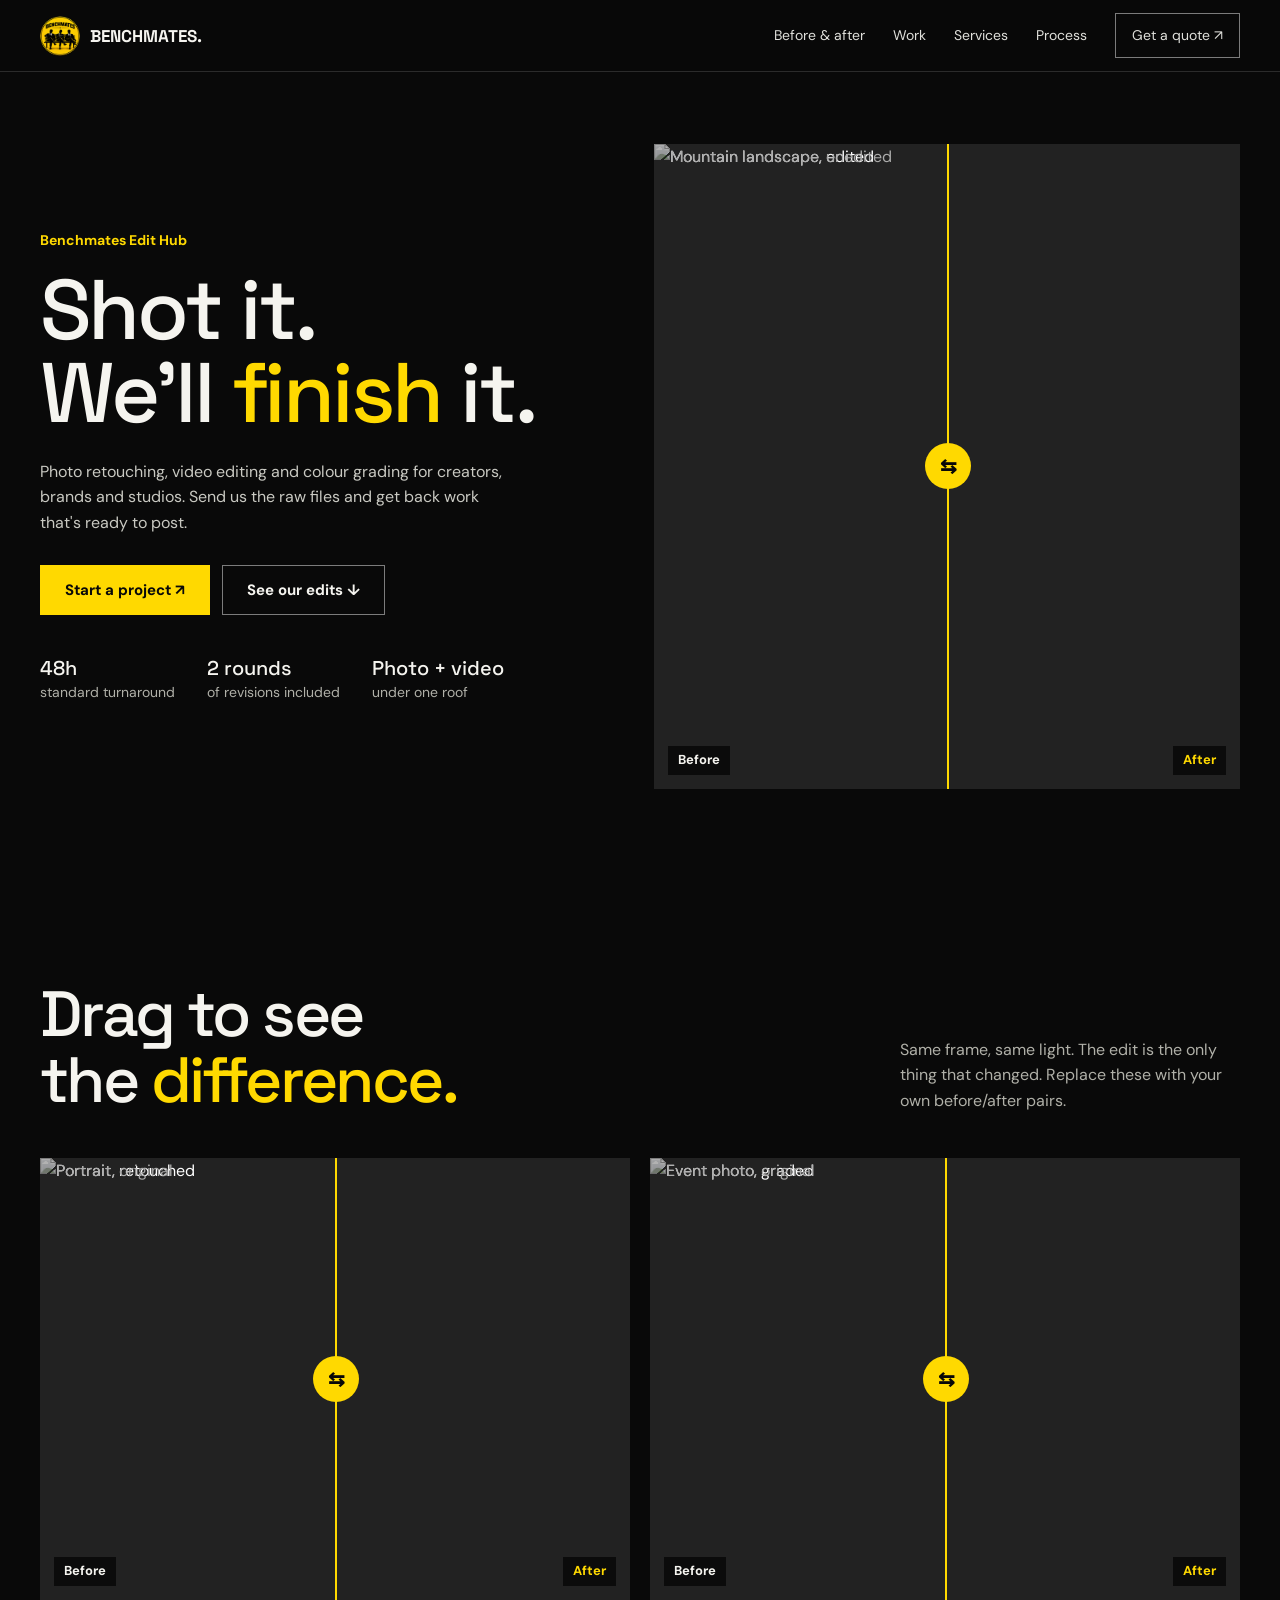
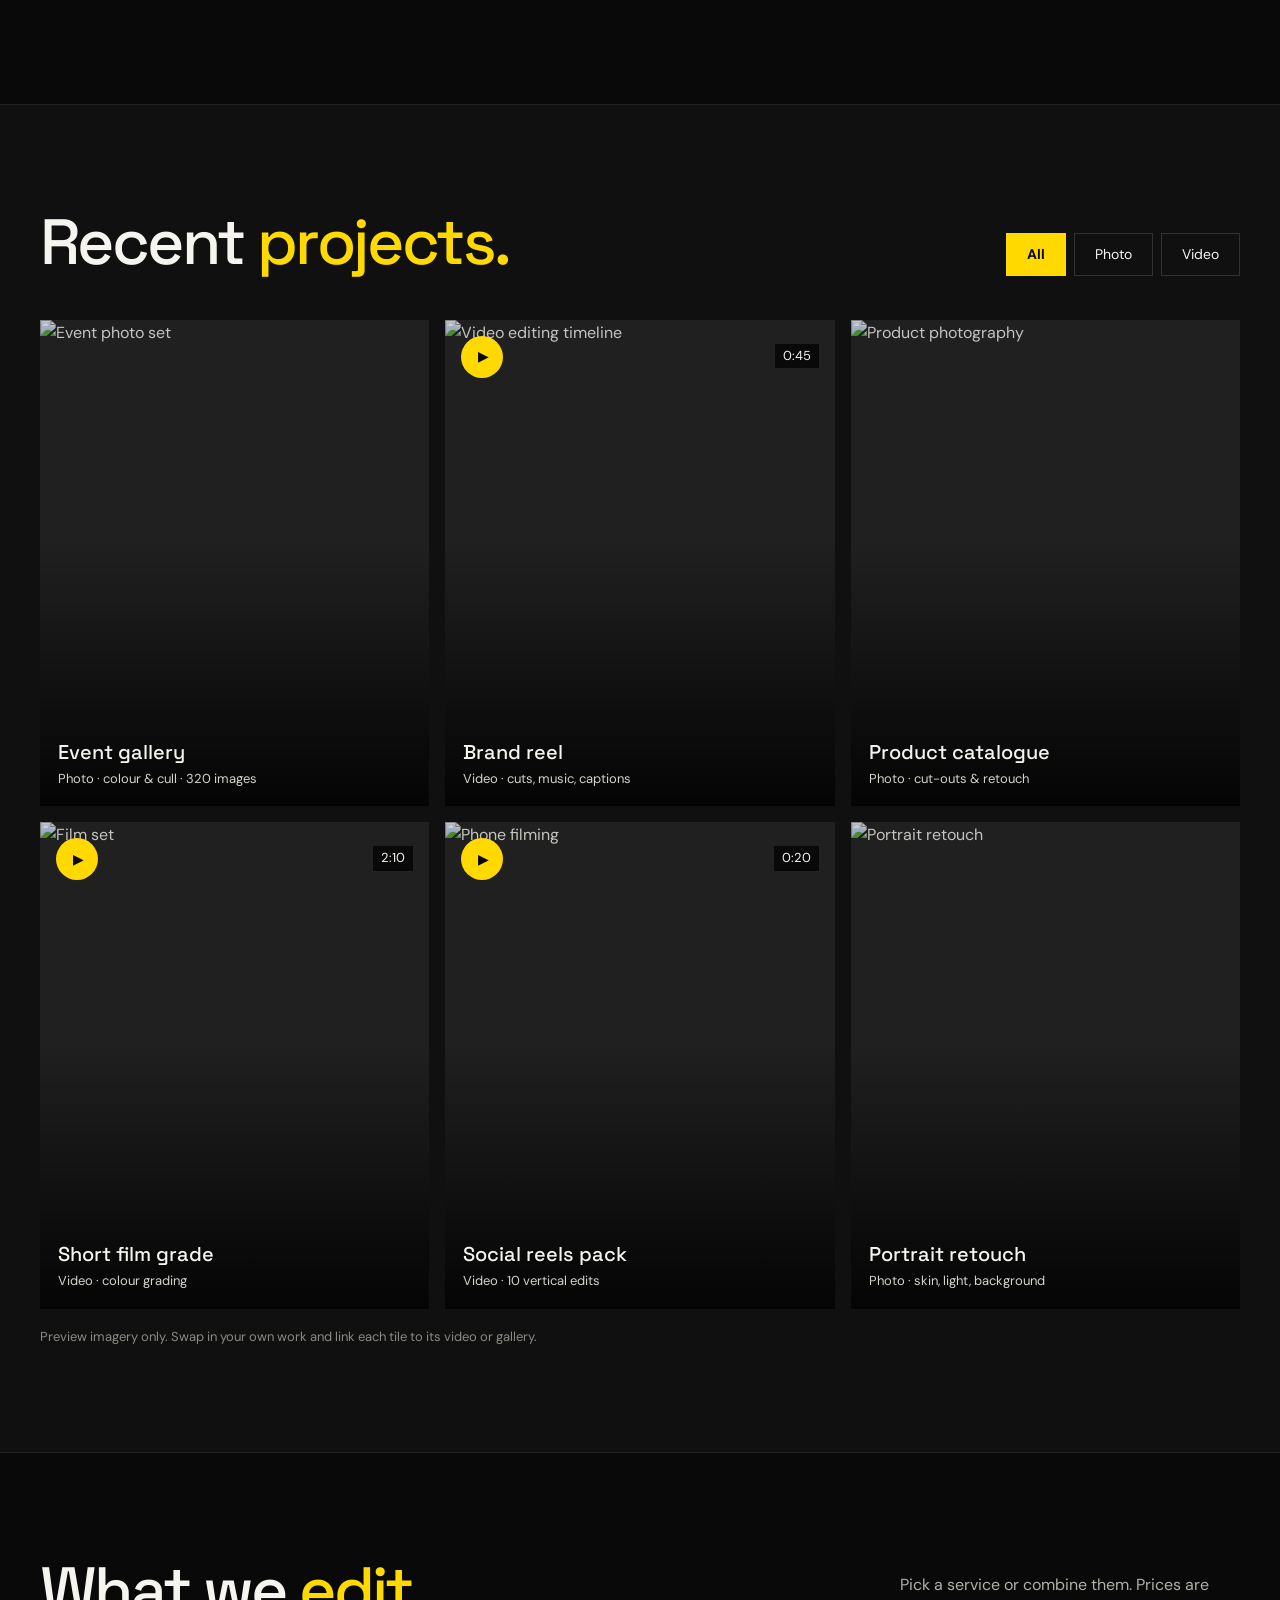
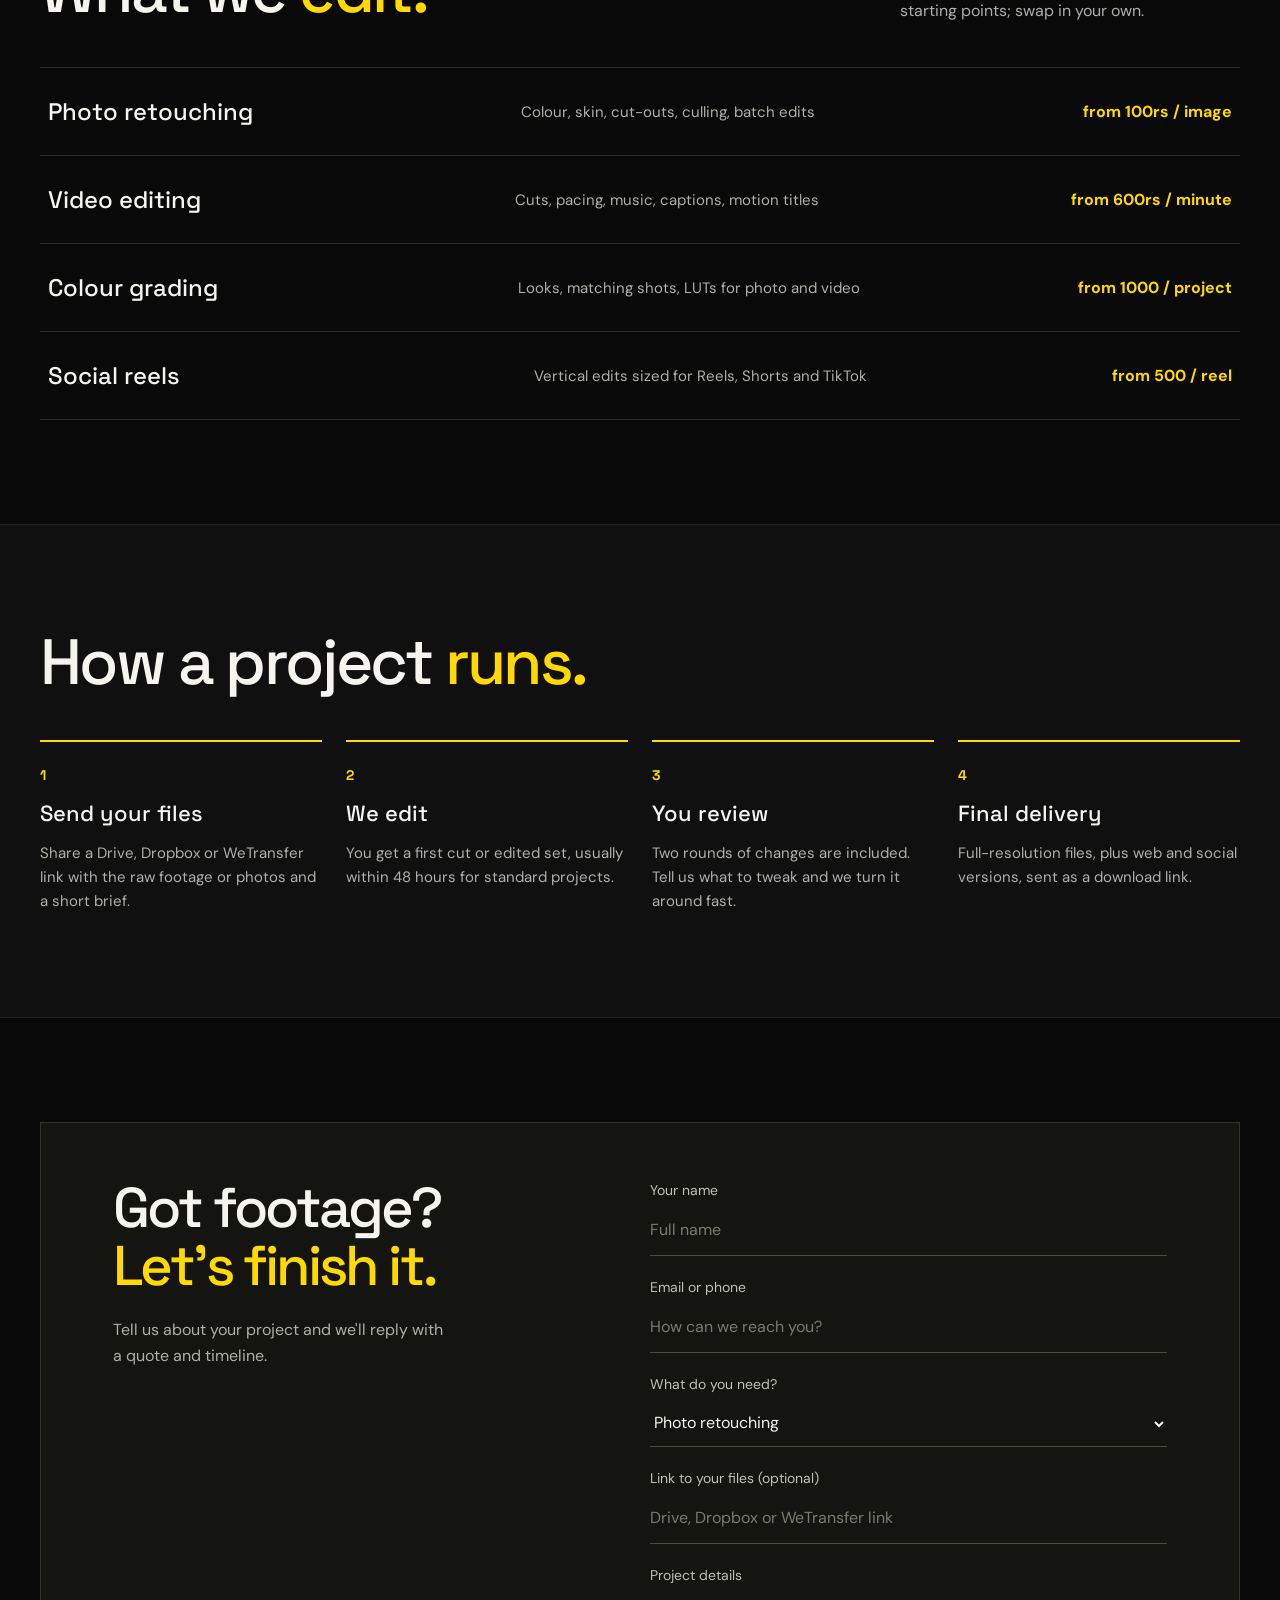
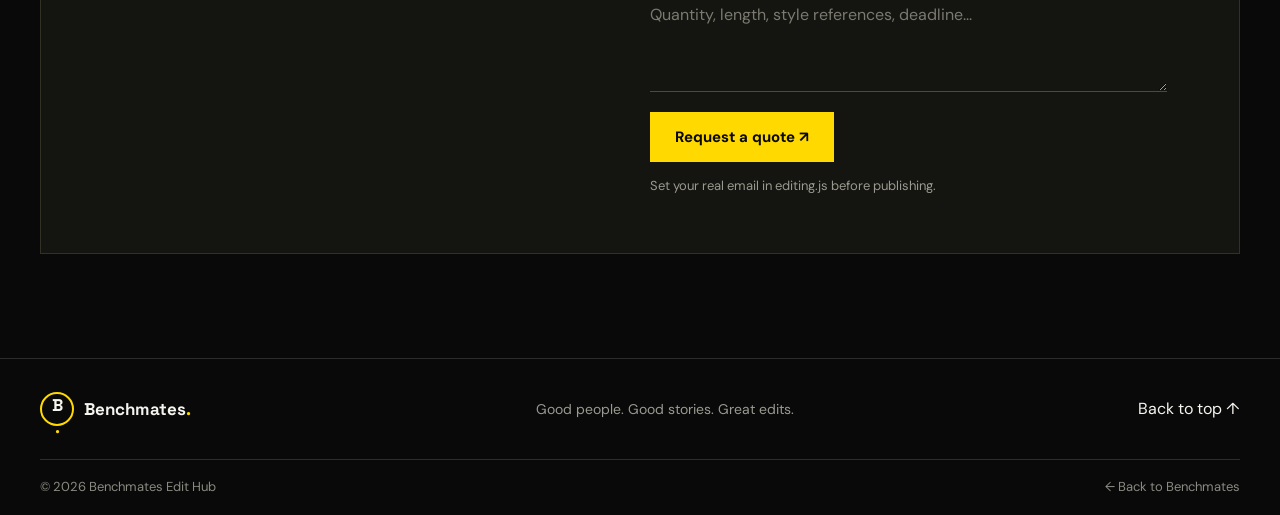
==== editing.html @ 66edbfcc "Update editing.html" ====
<!doctype html>
<html lang="en">
<head>
<meta charset="utf-8"><meta name="viewport" content="width=device-width,initial-scale=1">
<meta name="theme-color" content="#090909">
<meta name="description" content="Benchmates Edit Hub: photo retouching, video editing and colour grading for creators and brands.">
<title>Edit Hub | Benchmates</title>
<link rel="preconnect" href="https://fonts.googleapis.com">
<link href="https://fonts.googleapis.com/css2?family=DM+Sans:wght@400;500;700&family=Space+Grotesk:wght@500;700&display=swap" rel="stylesheet">
<link rel="stylesheet" href="editing.css"><script src="editing.js" defer></script>
</head>
<body>
<header class="header">
  <a class="brand" href="index.html"><span><img src="logo.jpeg" alt="Benchmates logo"></span><span>BENCHMATES<span class="yellow">.</span></a>
  <button class="menu" id="menu" aria-label="Open navigation" aria-expanded="false"><b></b><b></b></button>
  <nav id="nav"><a href="#before-after">Before &amp; after</a><a href="#work">Work</a><a href="#services">Services</a><a href="#process">Process</a><a class="cta" href="#book">Get a quote ↗</a></nav>
</header>
<main>
<section class="hero" id="top">
  <div class="hero-copy">
    <p class="tag">Benchmates Edit Hub</p>
    <h1>Shot it.<br>We'll <em>finish</em> it.</h1>
    <p class="lead">Photo retouching, video editing and colour grading for creators, brands and studios. Send us the raw files and get back work that's ready to post.</p>
    <div class="actions"><a class="btn solid" href="#book">Start a project ↗</a><a class="btn line" href="#work">See our edits ↓</a></div>
    <ul class="stats"><li><b>48h</b> standard turnaround</li><li><b>2 rounds</b> of revisions included</li><li><b>Photo + video</b> under one roof</li></ul>
  </div>
  <div class="ba hero-ba" data-ba>
    <img class="after" src="https://images.unsplash.com/photo-1506905925346-21bda4d32df4?auto=format&fit=crop&w=1400&q=85" alt="Mountain landscape, edited">
    <img class="before" src="https://images.unsplash.com/photo-1506905925346-21bda4d32df4?auto=format&fit=crop&w=1400&q=85" alt="Mountain landscape, unedited">
    <span class="lbl l-before">Before</span><span class="lbl l-after">After</span>
    <input type="range" min="0" max="100" value="50" aria-label="Drag to compare before and after">
    <div class="handle" aria-hidden="true"><span>⇆</span></div>
  </div>
</section>

<section class="section" id="before-after">
  <div class="head"><h2>Drag to see<br>the <em>difference.</em></h2><p class="muted">Same frame, same light. The edit is the only thing that changed. Replace these with your own before/after pairs.</p></div>
  <div class="ba-row">
    <div class="ba" data-ba><img class="after warm" src="https://images.unsplash.com/photo-1534528741775-53994a69daeb?auto=format&fit=crop&w=1000&q=85" alt="Portrait, retouched"><img class="before" src="https://images.unsplash.com/photo-1534528741775-53994a69daeb?auto=format&fit=crop&w=1000&q=85" alt="Portrait, original"><span class="lbl l-before">Before</span><span class="lbl l-after">After</span><input type="range" min="0" max="100" value="50" aria-label="Compare portrait edit"><div class="handle" aria-hidden="true"><span>⇆</span></div></div>
    <div class="ba" data-ba><img class="after cool" src="https://images.unsplash.com/photo-1519741497674-611481863552?auto=format&fit=crop&w=1000&q=85" alt="Event photo, graded"><img class="before" src="https://images.unsplash.com/photo-1519741497674-611481863552?auto=format&fit=crop&w=1000&q=85" alt="Event photo, original"><span class="lbl l-before">Before</span><span class="lbl l-after">After</span><input type="range" min="0" max="100" value="50" aria-label="Compare event edit"><div class="handle" aria-hidden="true"><span>⇆</span></div></div>
  </div>
</section>

<section class="section alt" id="work">
  <div class="head"><h2>Recent <em>projects.</em></h2>
    <div class="filters" role="group" aria-label="Filter projects"><button class="on" data-f="all">All</button><button data-f="photo">Photo</button><button data-f="video">Video</button></div></div>
  <div class="grid">
    <a class="tile" href="#book" data-type="photo" data-kind="Photo retouching"><img src="https://images.unsplash.com/photo-1492684223066-81342ee5ff30?auto=format&fit=crop&w=900&q=80" alt="Event photo set"><span class="info"><b>Event gallery</b><small>Photo · colour &amp; cull · 320 images</small></span></a>
    <a class="tile" href="#book" data-type="video" data-kind="Video editing"><img src="https://images.unsplash.com/photo-1536240478700-b869070f9279?auto=format&fit=crop&w=900&q=80" alt="Video editing timeline"><span class="play">▶</span><span class="dur">0:45</span><span class="info"><b>Brand reel</b><small>Video · cuts, music, captions</small></span></a>
    <a class="tile" href="#book" data-type="photo" data-kind="Photo retouching"><img src="https://images.unsplash.com/photo-1542291026-7eec264c27ff?auto=format&fit=crop&w=900&q=80" alt="Product photography"><span class="info"><b>Product catalogue</b><small>Photo · cut-outs &amp; retouch</small></span></a>
    <a class="tile" href="#book" data-type="video" data-kind="Colour grading"><img src="https://images.unsplash.com/photo-1574717024653-61fd2cf4d44d?auto=format&fit=crop&w=900&q=80" alt="Film set"><span class="play">▶</span><span class="dur">2:10</span><span class="info"><b>Short film grade</b><small>Video · colour grading</small></span></a>
    <a class="tile" href="#book" data-type="video" data-kind="Social reels"><img src="https://images.unsplash.com/photo-1611162617213-7d7a39e9b1d7?auto=format&fit=crop&w=900&q=80" alt="Phone filming"><span class="play">▶</span><span class="dur">0:20</span><span class="info"><b>Social reels pack</b><small>Video · 10 vertical edits</small></span></a>
    <a class="tile" href="#book" data-type="photo" data-kind="Photo retouching"><img src="https://images.unsplash.com/photo-1516035069371-29a1b244cc32?auto=format&fit=crop&w=900&q=80" alt="Portrait retouch"><span class="info"><b>Portrait retouch</b><small>Photo · skin, light, background</small></span></a>
  </div>
  <p class="note">Preview imagery only. Swap in your own work and link each tile to its video or gallery.</p>
</section>

<section class="section" id="services">
  <div class="head"><h2>What we <em>edit.</em></h2><p class="muted">Pick a service or combine them. Prices are starting points; swap in your own.</p></div>
  <div class="list">
    <a class="svc" href="#book" data-kind="Photo retouching"><strong>Photo retouching</strong><small>Colour, skin, cut-outs, culling, batch edits</small><em>from 100rs / image</em></a>
    <a class="svc" href="#book" data-kind="Video editing"><strong>Video editing</strong><small>Cuts, pacing, music, captions, motion titles</small><em>from 600rs / minute</em></a>
    <a class="svc" href="#book" data-kind="Colour grading"><strong>Colour grading</strong><small>Looks, matching shots, LUTs for photo and video</small><em>from 1000 / project</em></a>
    <a class="svc" href="#book" data-kind="Social reels"><strong>Social reels</strong><small>Vertical edits sized for Reels, Shorts and TikTok</small><em>from 500 / reel</em></a>
  </div>
</section>

<section class="section alt" id="process">
  <div class="head"><h2>How a project <em>runs.</em></h2></div>
  <ol class="steps">
    <li><span>1</span><h3>Send your files</h3><p>Share a Drive, Dropbox or WeTransfer link with the raw footage or photos and a short brief.</p></li>
    <li><span>2</span><h3>We edit</h3><p>You get a first cut or edited set, usually within 48 hours for standard projects.</p></li>
    <li><span>3</span><h3>You review</h3><p>Two rounds of changes are included. Tell us what to tweak and we turn it around fast.</p></li>
    <li><span>4</span><h3>Final delivery</h3><p>Full-resolution files, plus web and social versions, sent as a download link.</p></li>
  </ol>
</section>

<section class="section" id="book"><div class="panel">
  <div><h2>Got footage?<br><em>Let's finish it.</em></h2><p class="muted">Tell us about your project and we'll reply with a quote and timeline.</p></div>
  <form id="form">
    <label for="n">Your name</label><input id="n" name="name" placeholder="Full name" required>
    <label for="c">Email or phone</label><input id="c" name="contact" placeholder="How can we reach you?" required>
    <label for="s">What do you need?</label><select id="s" name="service"><option>Photo retouching</option><option>Video editing</option><option>Colour grading</option><option>Social reels</option><option>Photo + video bundle</option><option>Not sure yet</option></select>
    <label for="l">Link to your files (optional)</label><input id="l" name="link" type="url" placeholder="Drive, Dropbox or WeTransfer link">
    <label for="d">Project details</label><textarea id="d" name="details" rows="3" placeholder="Quantity, length, style references, deadline..."></textarea>
    <button class="btn solid" type="submit">Request a quote ↗</button>
    <p id="status" class="status" role="status">Set your real email in editing.js before publishing.</p>
  </form>
</div></section>
</main>
<footer><div class="ft"><a class="brand" href="#top"><span class="mark">B<i>.</i></span><span>Benchmates<i>.</i></span></a><p>Good people. Good stories. Great edits.</p><a href="#top">Back to top ↑</a></div><div class="fb"><span>© <span id="year"></span> Benchmates Edit Hub</span><a href="index.html">← Back to Benchmates</a></div></footer>
</body></html>
---- editing.css ----
:root{--bg:#090909;--alt:#101010;--y:#ffd900;--w:#f5f4ef;--m:#b0b0a8;--line:rgba(255,255,255,.14);--d:"Space Grotesk",sans-serif;--b:"DM Sans",sans-serif}
*{box-sizing:border-box}html{scroll-behavior:smooth;scroll-padding-top:80px}body{margin:0;background:var(--bg);color:var(--w);font:16px/1.6 var(--b);overflow-x:hidden}a{color:inherit;text-decoration:none}img{display:block;max-width:100%}button,input,select,textarea{font:inherit}::selection{background:var(--y);color:#080808}
:focus-visible{outline:2px solid var(--y);outline-offset:3px}
h1,h2,h3{font-family:var(--d);font-weight:500;margin:0}h1 em,h2 em{font-style:normal;color:var(--y)}
.header{position:sticky;top:0;z-index:20;height:72px;padding:0 max(24px,calc((100vw - 1200px)/2));display:flex;align-items:center;justify-content:space-between;background:#090909ee;backdrop-filter:blur(8px);border-bottom:1px solid var(--line)}
.brand{display:flex;align-items:center;gap:10px;font:700 17px var(--d)}.brand i{font-style:normal;color:var(--y)}.mark{width:34px;height:34px;border:2px solid var(--y);border-radius:50%;display:grid;place-items:center}
.brand img { width: 40px; height: 40px; border-radius: 50%; object-fit: cover; }
nav{display:flex;align-items:center;gap:28px;font-size:14px;color:#e0e0db}nav>a:hover{color:var(--y)}nav .cta{padding:10px 16px;border:1px solid #fff7;transition:.2s}nav .cta:hover{background:var(--y);color:#080808}.menu{display:none}
.hero{display:grid;grid-template-columns:1fr 1.05fr;gap:56px;align-items:center;padding:72px max(24px,calc((100vw - 1200px)/2)) 88px}
.tag{margin:0 0 18px;color:var(--y);font-weight:700;font-size:14px}h1{font-size:clamp(46px,6.6vw,92px);line-height:.98;letter-spacing:-3px}.lead{color:#c9c9c2;max-width:480px;margin:24px 0 30px}
.actions{display:flex;gap:12px;flex-wrap:wrap}.btn{display:inline-flex;align-items:center;justify-content:center;min-height:50px;padding:0 24px;font-weight:700;font-size:15px;border:1px solid transparent;cursor:pointer;transition:transform .2s,background .2s}.btn:hover{transform:translateY(-2px)}.solid{background:var(--y);color:#090909}.solid:hover{background:#ffeb55}.line{border-color:#fff7}.line:hover{border-color:var(--y);color:var(--y)}
.stats{list-style:none;padding:0;margin:40px 0 0;display:flex;gap:32px;flex-wrap:wrap;color:var(--m);font-size:14px}.stats b{display:block;color:var(--w);font:500 20px var(--d)}
.ba{position:relative;aspect-ratio:4/3;overflow:hidden;background:#222;--p:50%;user-select:none}.hero-ba{aspect-ratio:4/4.4}
.ba img{position:absolute;inset:0;width:100%;height:100%;object-fit:cover}
.ba .before{clip-path:inset(0 calc(100% - var(--p)) 0 0);filter:grayscale(.85) contrast(.7) brightness(.82)}
.ba .after{filter:saturate(1.35) contrast(1.12) brightness(1.04)}.ba .after.warm{filter:saturate(1.15) contrast(1.08) sepia(.25) brightness(1.1)}.ba .after.cool{filter:saturate(1.25) contrast(1.15) hue-rotate(-12deg) brightness(1.05)}
.ba input{position:absolute;inset:0;width:100%;height:100%;opacity:0;cursor:ew-resize;margin:0;z-index:3}
.handle{position:absolute;top:0;bottom:0;left:var(--p);width:2px;background:var(--y);z-index:2;pointer-events:none}.handle span{position:absolute;top:50%;left:50%;transform:translate(-50%,-50%);width:46px;height:46px;border-radius:50%;background:var(--y);color:#080808;display:grid;place-items:center;font-size:20px;font-weight:700}
.ba:has(input:focus-visible){outline:2px solid var(--y);outline-offset:3px}
.lbl{position:absolute;bottom:14px;z-index:2;padding:4px 10px;background:#000a;font-size:13px;font-weight:700}.l-before{left:14px}.l-after{right:14px;color:var(--y)}
.section{padding:104px max(24px,calc((100vw - 1200px)/2))}.alt{background:var(--alt);border-block:1px solid #222}
.head{display:flex;align-items:end;justify-content:space-between;gap:32px;margin-bottom:44px}h2{font-size:clamp(38px,5vw,64px);line-height:1.04;letter-spacing:-2.6px}.muted{color:var(--m);max-width:340px;margin:0}
.ba-row{display:grid;grid-template-columns:1fr 1fr;gap:20px}
.filters{display:flex;gap:8px}.filters button{padding:9px 20px;background:none;color:var(--w);border:1px solid var(--line);cursor:pointer;font-size:14px;transition:.2s}.filters button:hover{border-color:var(--y)}.filters .on{background:var(--y);color:#080808;border-color:var(--y);font-weight:700}
.grid{display:grid;grid-template-columns:repeat(3,1fr);gap:16px}.tile{position:relative;aspect-ratio:4/5;overflow:hidden;background:#202020}.tile[hidden]{display:none}
.tile img{width:100%;height:100%;object-fit:cover;filter:brightness(.8);transition:transform .6s,filter .3s}.tile:hover img{transform:scale(1.05);filter:brightness(1)}
.tile:after{content:"";position:absolute;inset:45% 0 0;background:linear-gradient(transparent,#000d)}
.info{position:absolute;left:18px;right:18px;bottom:16px;z-index:1}.info b{display:block;font:500 20px var(--d)}.info small{color:#d4d4cc;font-size:13px}
.play{position:absolute;top:16px;left:16px;z-index:1;width:42px;height:42px;border-radius:50%;background:var(--y);color:#080808;display:grid;place-items:center;font-size:14px;padding-left:2px}.dur{position:absolute;top:24px;right:16px;z-index:1;background:#000b;padding:2px 8px;font-size:13px}
.note{color:#8a8a82;font-size:13px;margin:18px 0 0}
.list{border-top:1px solid var(--line)}.svc{display:grid;grid-template-columns:1fr 1.2fr auto;align-items:center;gap:24px;padding:28px 8px;border-bottom:1px solid var(--line);transition:background .2s,padding .2s}.svc:hover{background:#14140f;padding-inline:18px}
.svc strong{font:500 24px var(--d)}.svc small{color:var(--m);font-size:15px}.svc em{font-style:normal;color:var(--y);font-weight:700;text-align:right}
.steps{list-style:none;margin:0;padding:0;display:grid;grid-template-columns:repeat(4,1fr);gap:24px}.steps li{border-top:2px solid var(--y);padding-top:20px}.steps span{color:var(--y);font:700 14px var(--d)}.steps h3{font-size:22px;margin:8px 0 10px}.steps p{color:var(--m);margin:0;font-size:15px}
.panel{background:#141410;border:1px solid #333126;padding:56px 6%;display:grid;grid-template-columns:.9fr 1fr;gap:72px}.panel h2{margin-bottom:22px;font-size:clamp(36px,4.4vw,56px)}
form{display:flex;flex-direction:column}label{font-size:14px;color:#c0c0b6;margin-bottom:6px}
input,select,textarea{width:100%;background:transparent;color:var(--w);border:0;border-bottom:1px solid #4a4a3f;border-radius:0;padding:10px 0 12px;margin-bottom:20px;font-size:16px}input:focus,select:focus,textarea:focus{outline:0;border-color:var(--y)}input::placeholder,textarea::placeholder{color:#7a7a70}option{background:#111}textarea{resize:vertical}form .btn{align-self:flex-start}.status{font-size:13px;color:#9a9a90;margin:14px 0 0}
footer{border-top:1px solid var(--line);padding:0 max(24px,calc((100vw - 1200px)/2))}.ft{min-height:100px;display:flex;align-items:center;justify-content:space-between;gap:20px}.ft p{margin:0;color:#9a9a92;font-size:14px}.fb{border-top:1px solid var(--line);min-height:56px;display:flex;align-items:center;justify-content:space-between;gap:16px;color:#8a8a82;font-size:13px}.ft a:hover,.fb a:hover{color:var(--y)}
@media(max-width:900px){.hero{grid-template-columns:1fr;gap:40px;padding-top:48px}.section{padding:80px 24px}.grid{grid-template-columns:1fr 1fr}.steps{grid-template-columns:1fr 1fr}.panel{grid-template-columns:1fr;gap:36px}.svc{grid-template-columns:1fr auto}.svc small{grid-column:1;grid-row:2}.svc em{grid-row:1/3;grid-column:2}}
@media(max-width:620px){.header{height:66px;padding-inline:18px}.menu{display:flex;flex-direction:column;gap:6px;background:none;border:1px solid #fff5;padding:11px;cursor:pointer}.menu b{width:18px;height:1px;background:var(--y);transition:transform .2s}.menu[aria-expanded=true] b:first-child{transform:translateY(3.5px) rotate(45deg)}.menu[aria-expanded=true] b:last-child{transform:translateY(-3.5px) rotate(-45deg)}
nav{position:absolute;top:65px;left:0;right:0;background:#090909;display:none;flex-direction:column;align-items:stretch;gap:0;padding:12px 20px 22px;border-bottom:1px solid var(--line)}nav.open{display:flex}nav>a{padding:14px 0;border-bottom:1px solid #ffffff12}nav .cta{text-align:center;margin-top:12px}
.hero{padding:36px 18px 64px}h1{letter-spacing:-2px}.section{padding:64px 18px}.head{display:block;margin-bottom:28px}.head .muted,.filters{margin-top:18px}h2{letter-spacing:-1.8px}.ba-row,.grid,.steps{grid-template-columns:1fr}.tile{aspect-ratio:4/3.4}.panel{padding:30px 20px}footer{padding-inline:18px}.ft{flex-wrap:wrap;padding:22px 0}.ft p{order:3;width:100%}.fb{flex-direction:column;align-items:flex-start;padding:16px 0}}
@media(prefers-reduced-motion:reduce){*{transition:none!important;scroll-behavior:auto!important}}
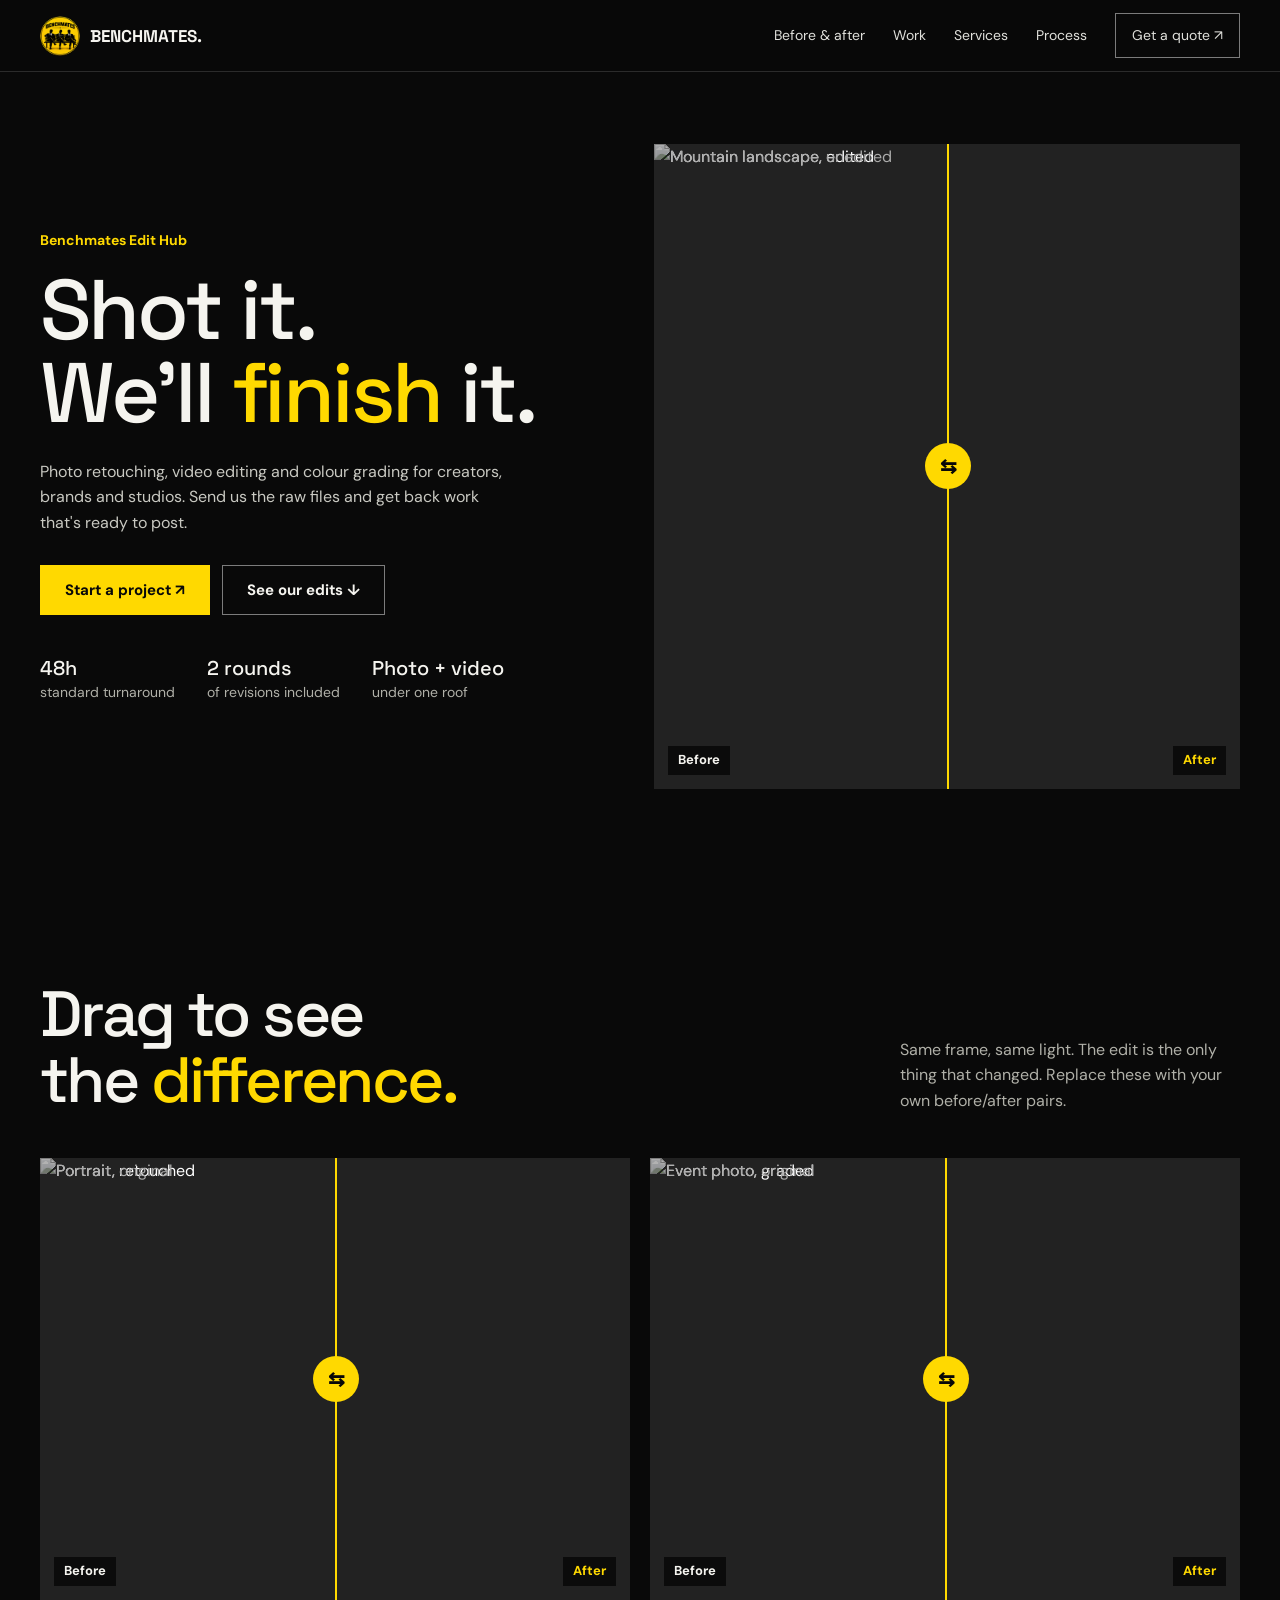
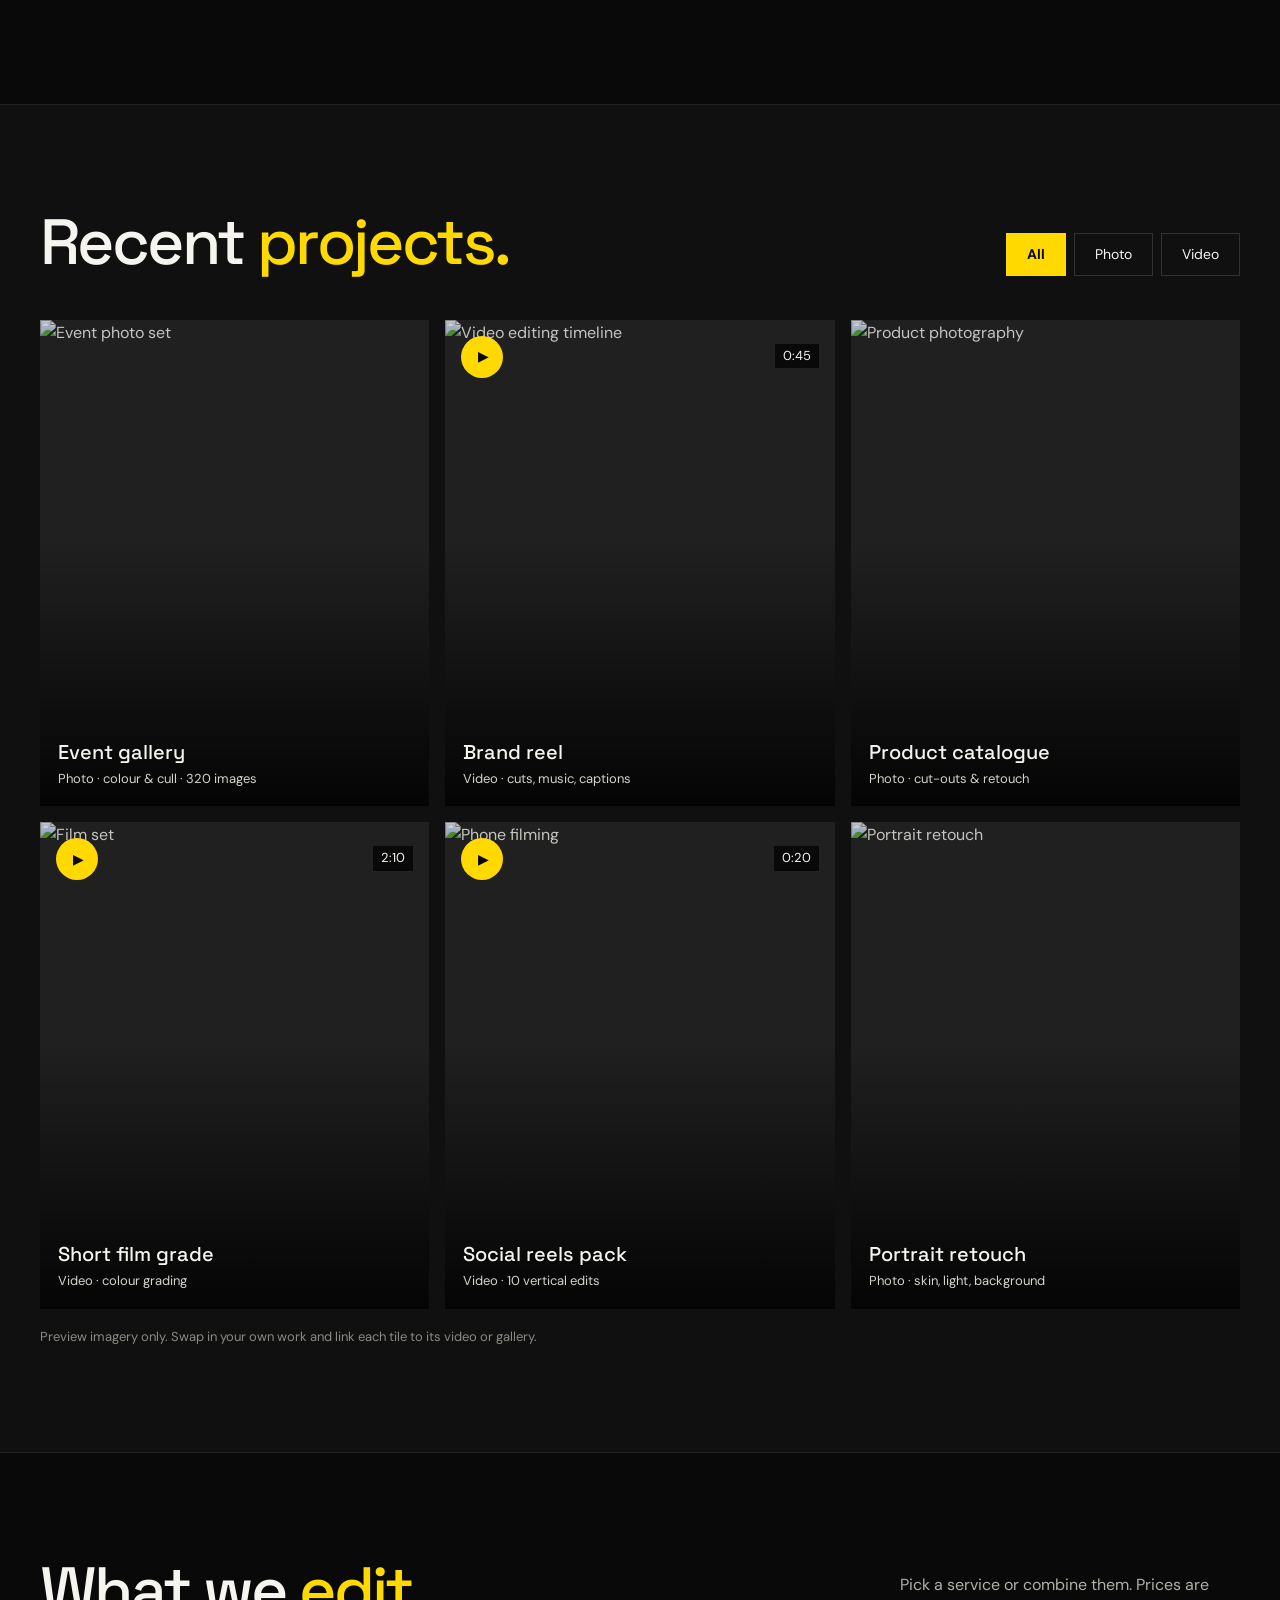
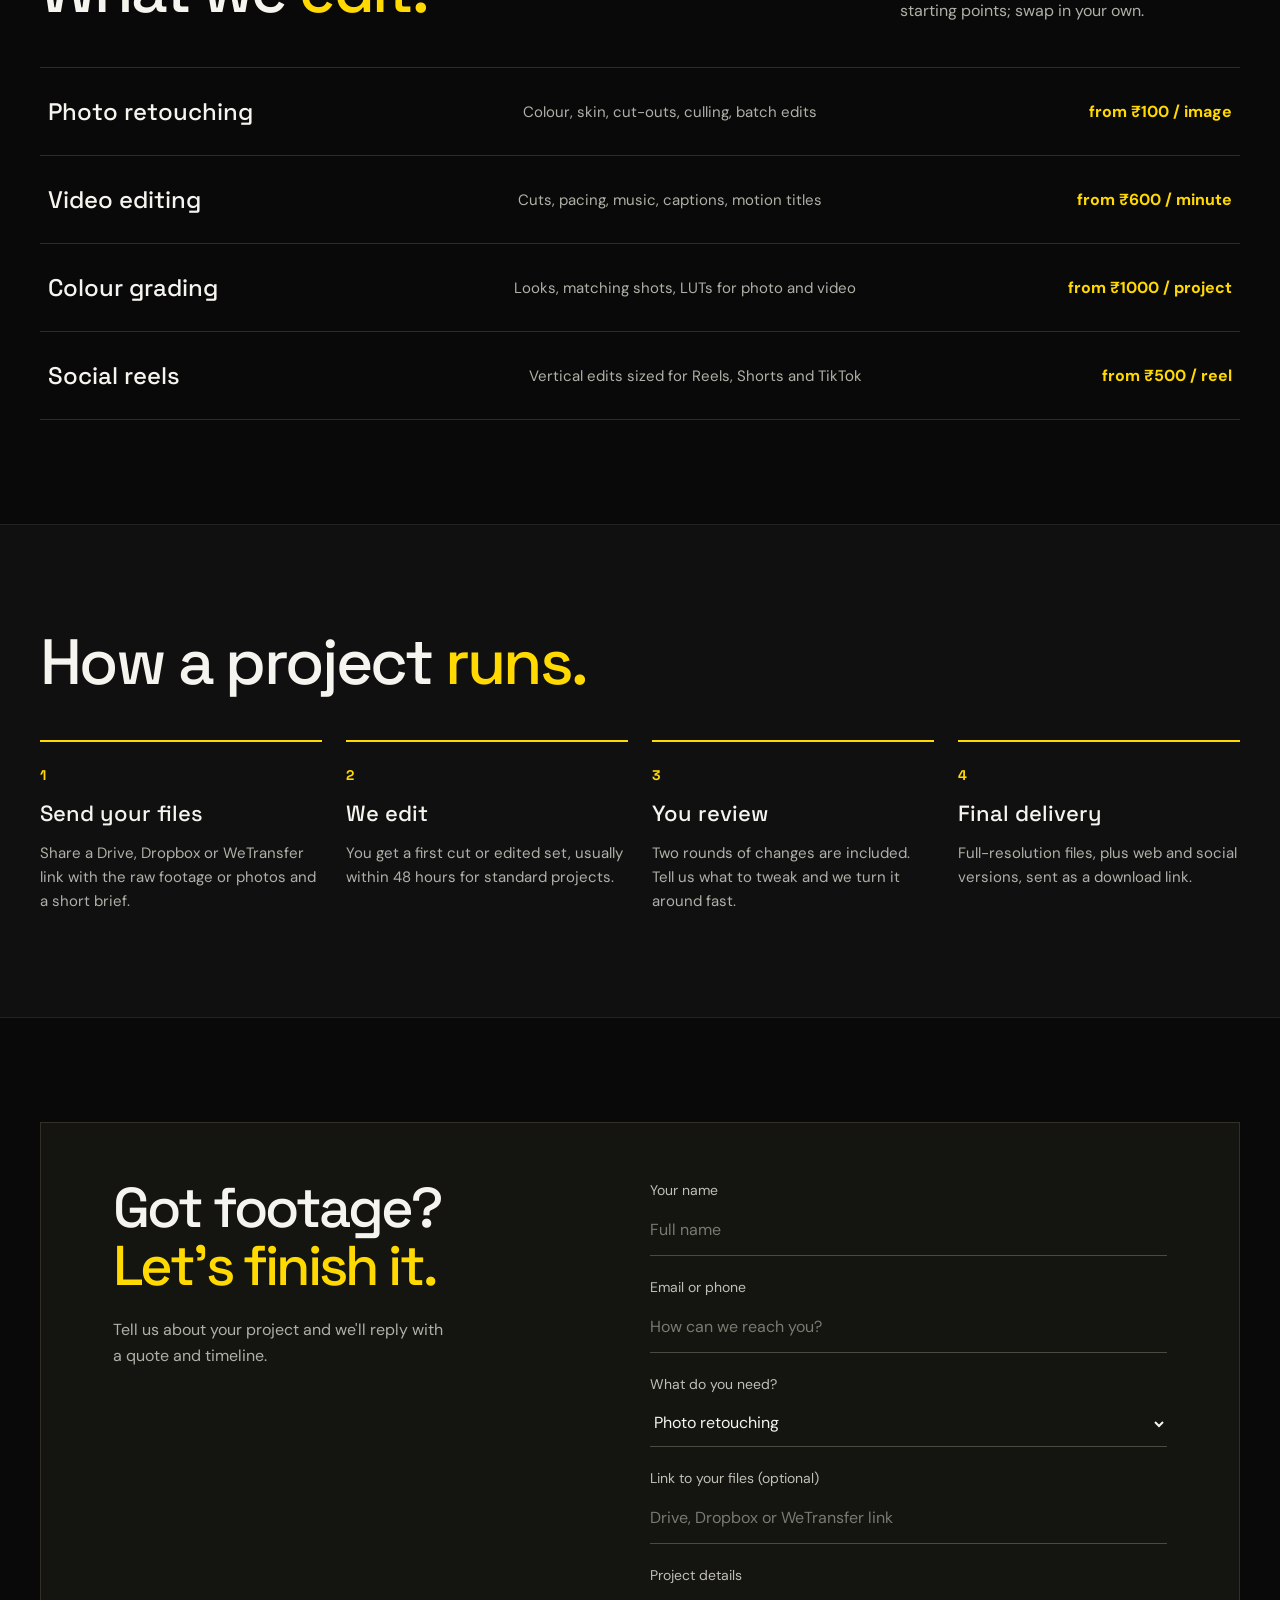
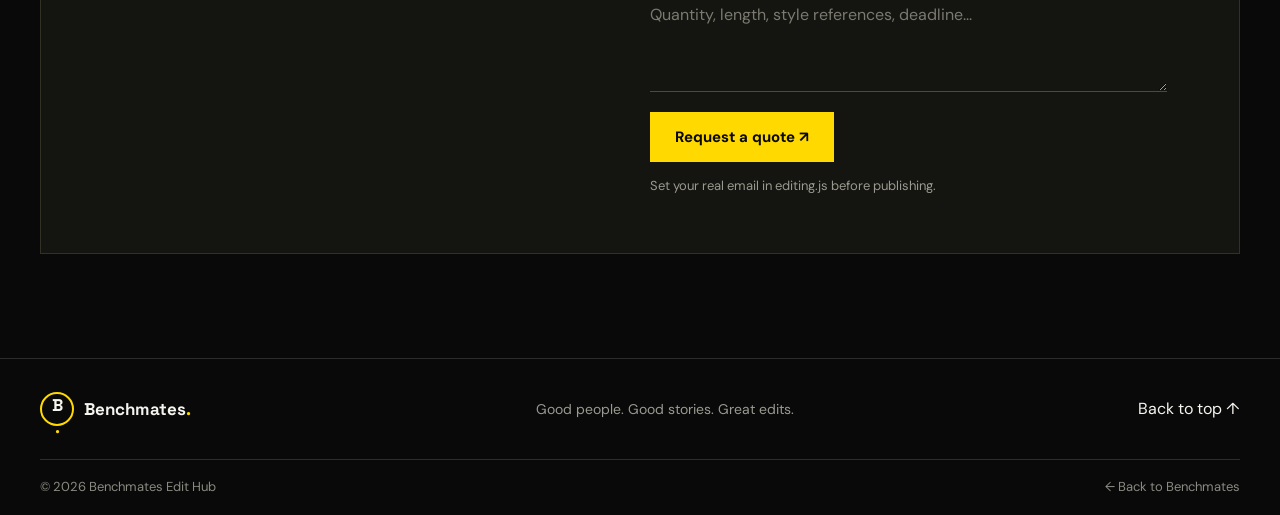
==== commit f21aefbe: "Update service pricing to use rupee symbol" ====
--- a/editing.html
+++ b/editing.html
@@ -58,10 +58,10 @@
 <section class="section" id="services">
   <div class="head"><h2>What we <em>edit.</em></h2><p class="muted">Pick a service or combine them. Prices are starting points; swap in your own.</p></div>
   <div class="list">
-    <a class="svc" href="#book" data-kind="Photo retouching"><strong>Photo retouching</strong><small>Colour, skin, cut-outs, culling, batch edits</small><em>from 100rs / image</em></a>
-    <a class="svc" href="#book" data-kind="Video editing"><strong>Video editing</strong><small>Cuts, pacing, music, captions, motion titles</small><em>from 600rs / minute</em></a>
-    <a class="svc" href="#book" data-kind="Colour grading"><strong>Colour grading</strong><small>Looks, matching shots, LUTs for photo and video</small><em>from 1000 / project</em></a>
-    <a class="svc" href="#book" data-kind="Social reels"><strong>Social reels</strong><small>Vertical edits sized for Reels, Shorts and TikTok</small><em>from 500 / reel</em></a>
+    <a class="svc" href="#book" data-kind="Photo retouching"><strong>Photo retouching</strong><small>Colour, skin, cut-outs, culling, batch edits</small><em>from ₹100 / image</em></a>
+    <a class="svc" href="#book" data-kind="Video editing"><strong>Video editing</strong><small>Cuts, pacing, music, captions, motion titles</small><em>from ₹600 / minute</em></a>
+    <a class="svc" href="#book" data-kind="Colour grading"><strong>Colour grading</strong><small>Looks, matching shots, LUTs for photo and video</small><em>from ₹1000 / project</em></a>
+    <a class="svc" href="#book" data-kind="Social reels"><strong>Social reels</strong><small>Vertical edits sized for Reels, Shorts and TikTok</small><em>from ₹500 / reel</em></a>
   </div>
 </section>
 
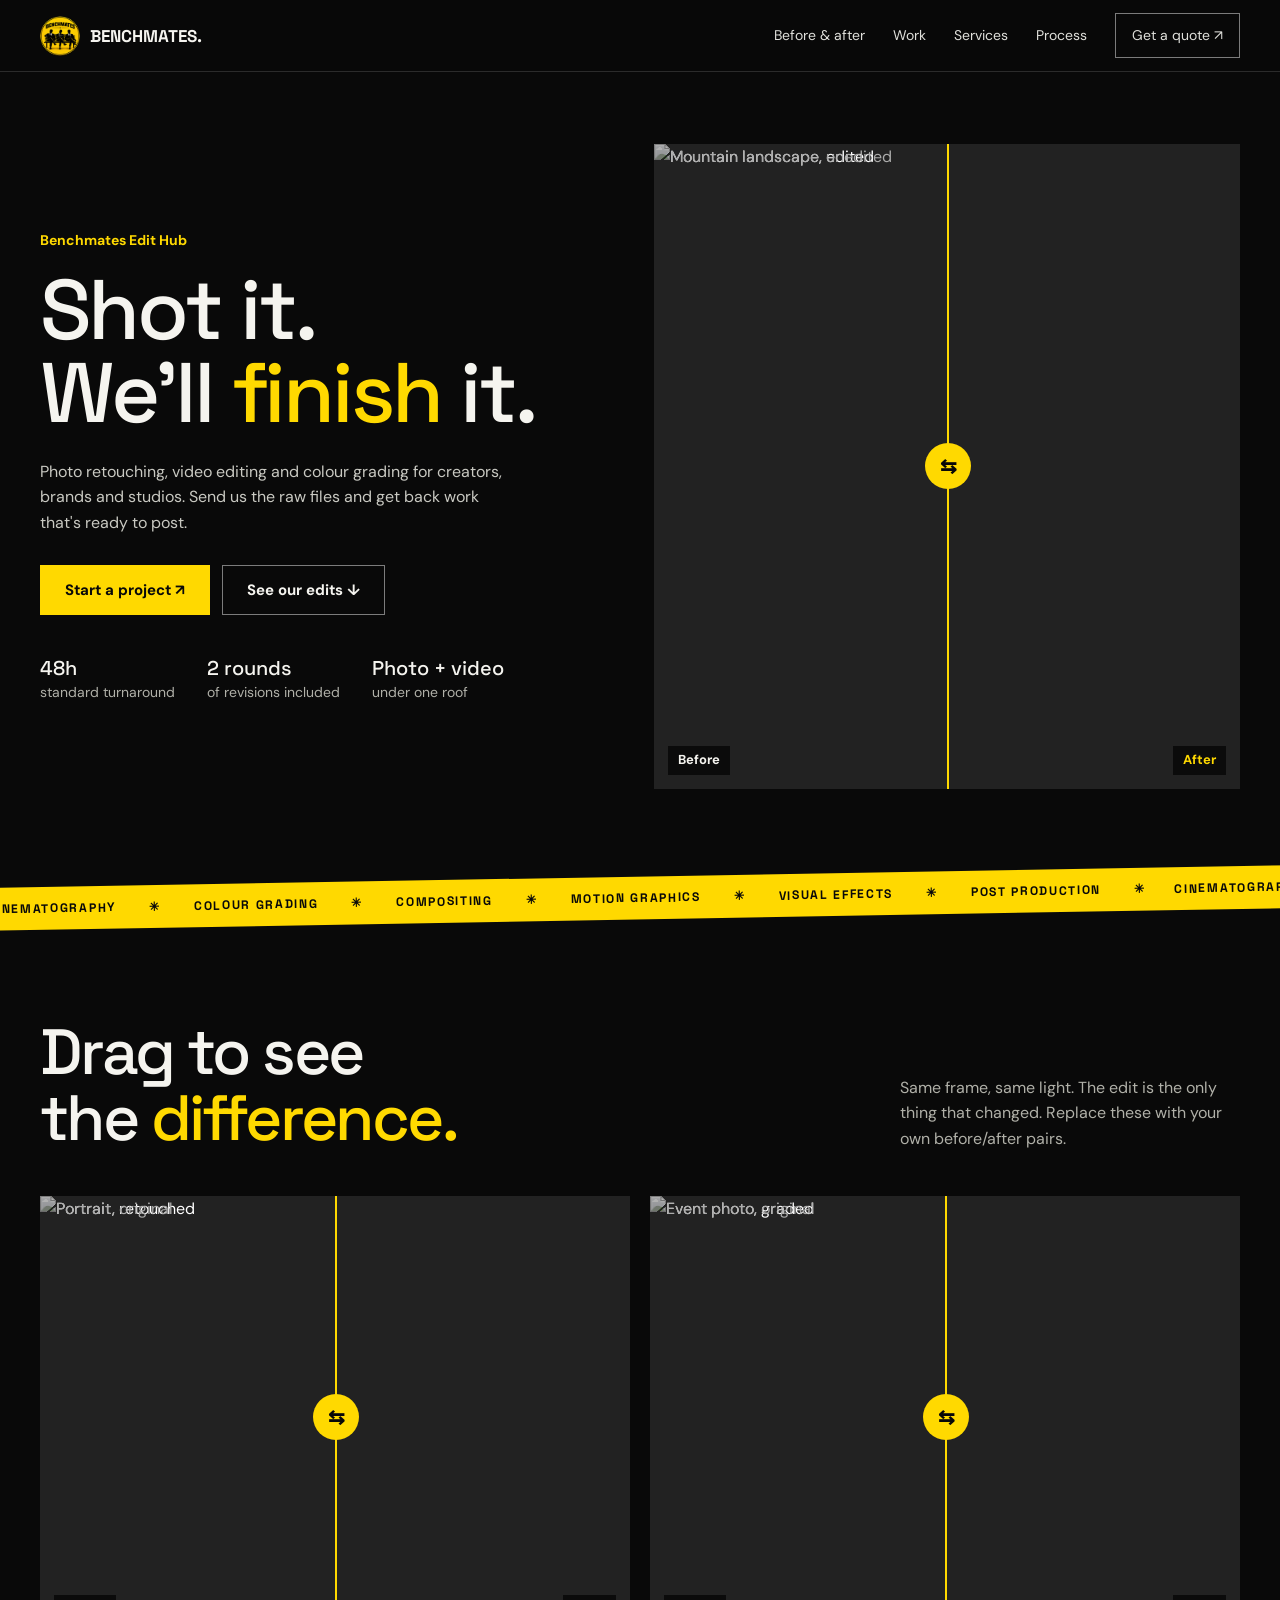
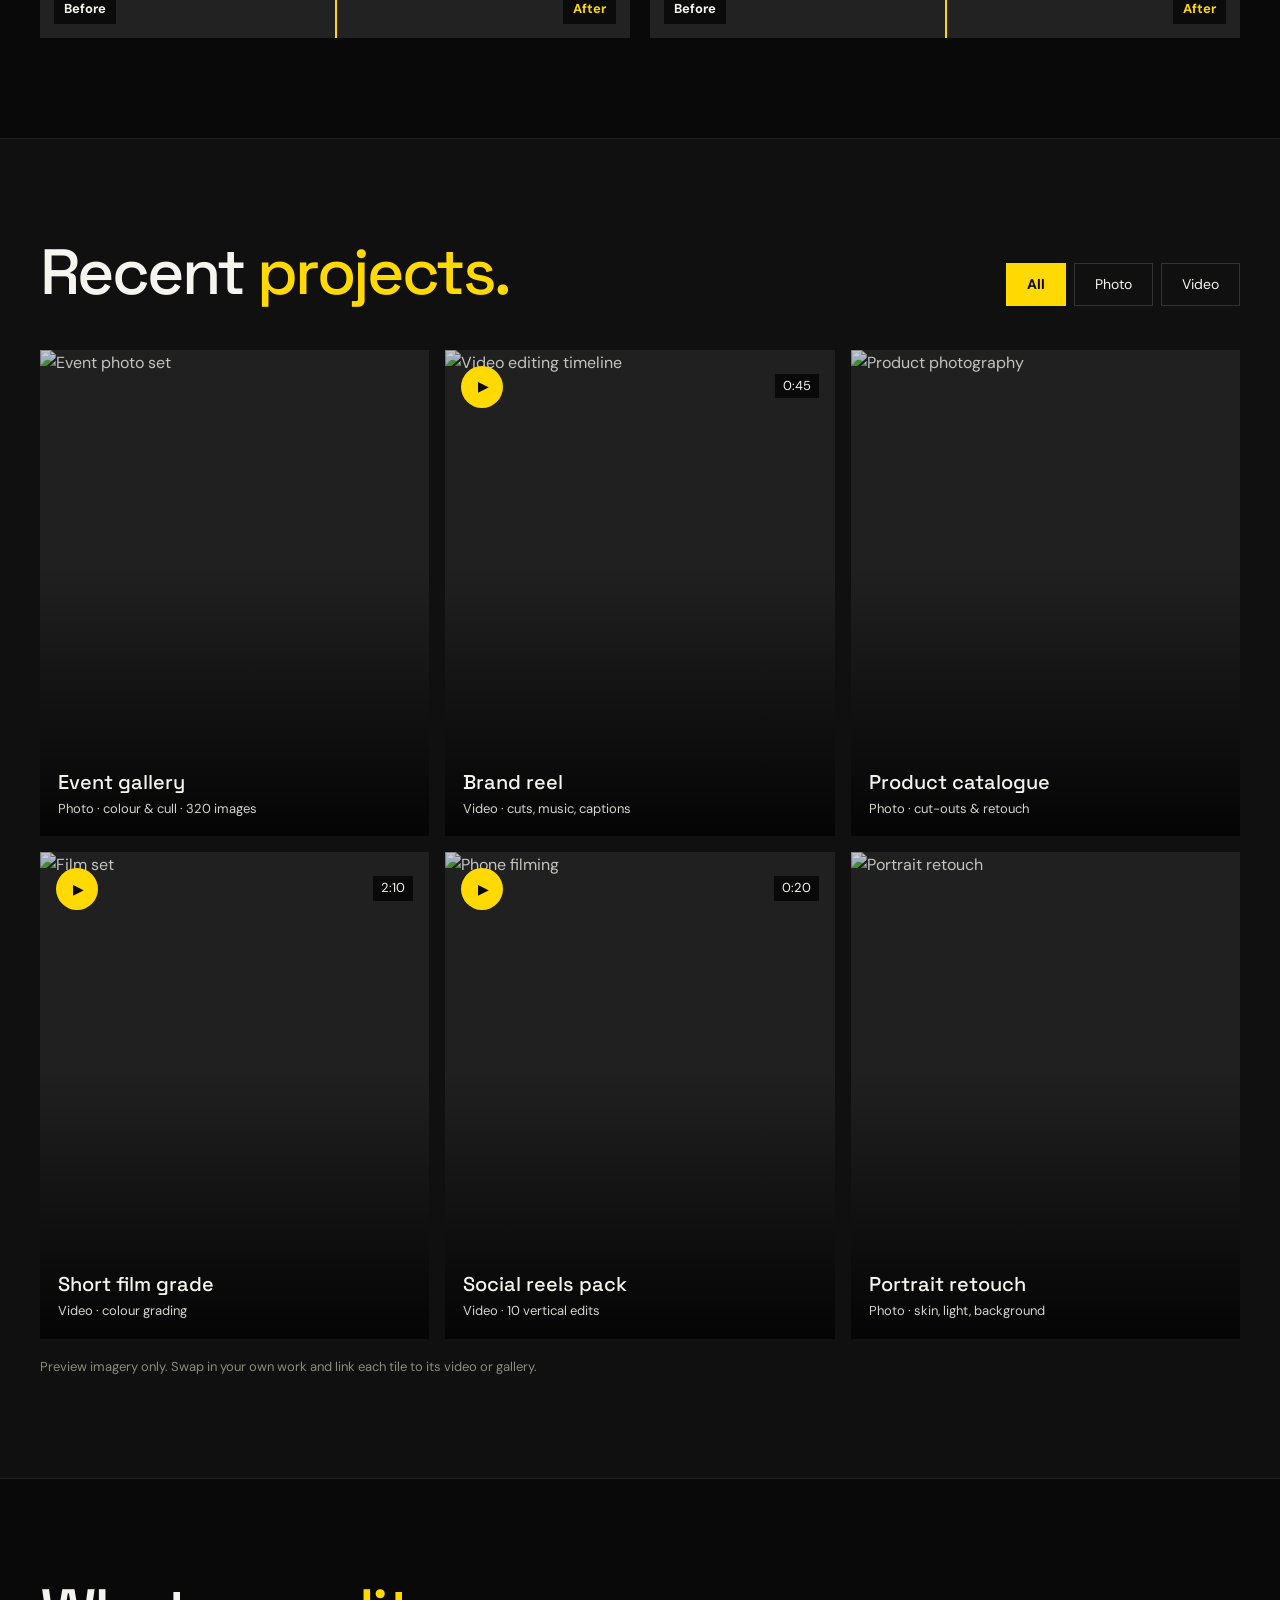
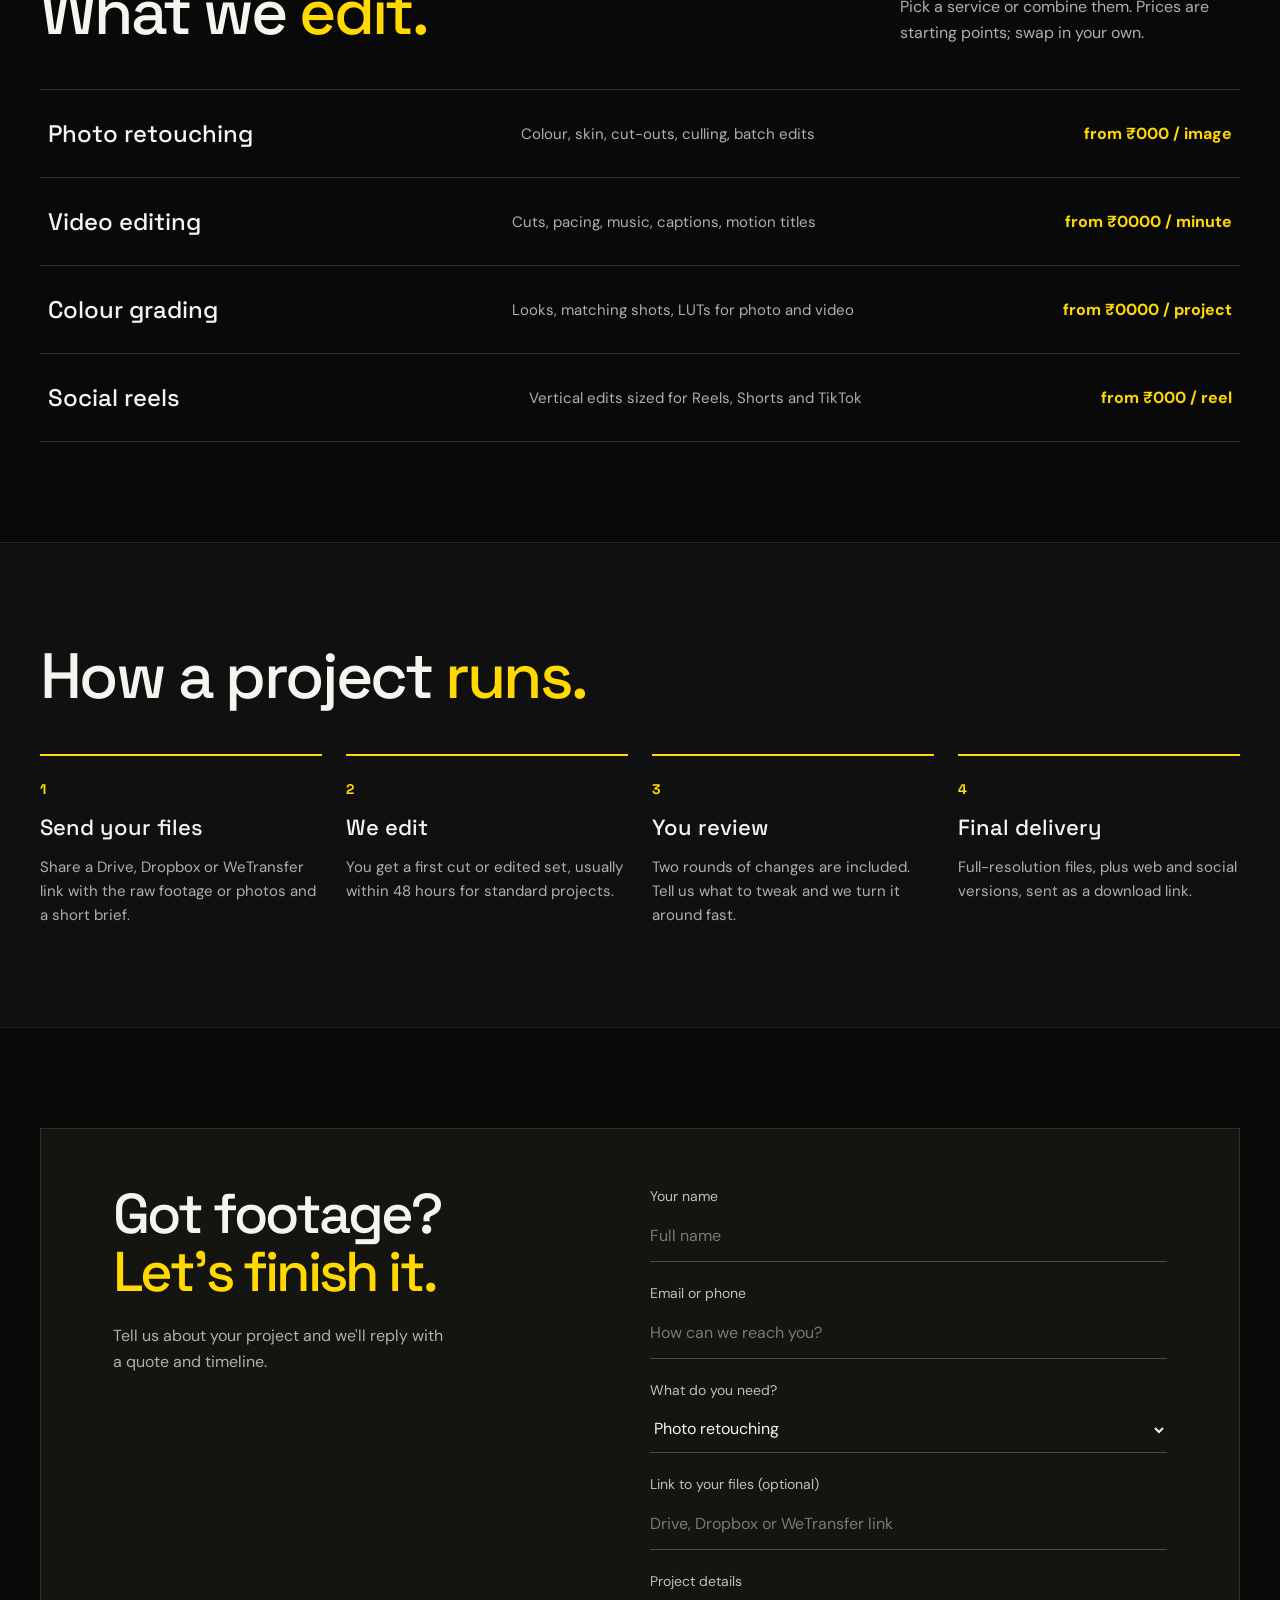
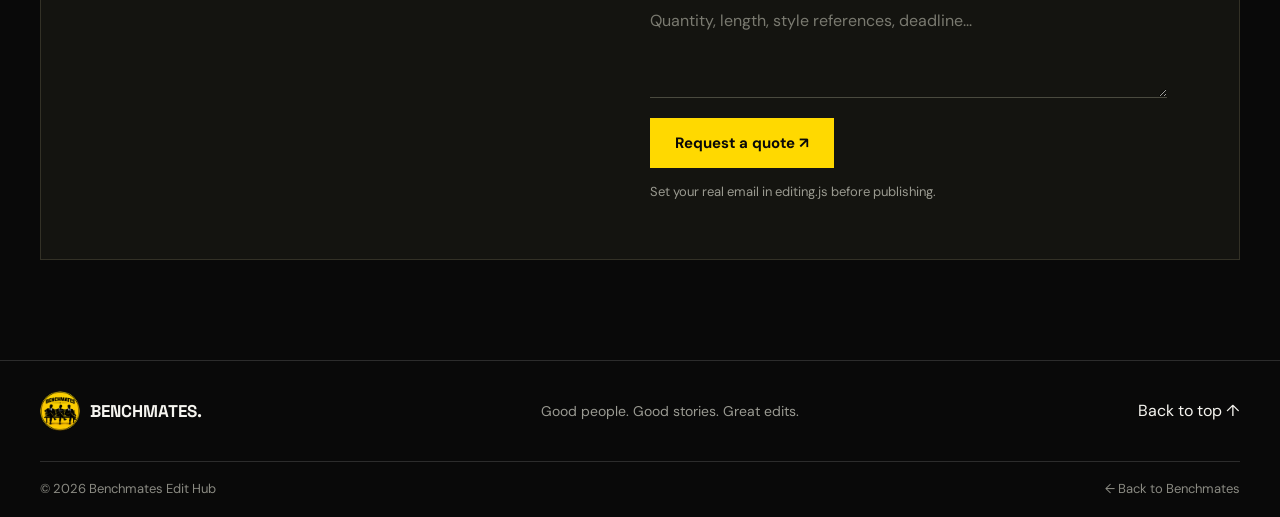
==== commit b56053ee: "Add files via upload" ====
--- a/editing.html
+++ b/editing.html
@@ -3,8 +3,8 @@
 <head>
 <meta charset="utf-8"><meta name="viewport" content="width=device-width,initial-scale=1">
 <meta name="theme-color" content="#090909">
-<meta name="description" content="Benchmates Edit Hub: photo retouching, video editing and colour grading for creators and brands.">
-<title>Edit Hub | Benchmates</title>
+<meta name="description" content="Benchmates Editing Studio: photo retouching, video editing and colour grading for creators and brands.">
+<title>Editing Studio | Benchmates</title>
 <link rel="preconnect" href="https://fonts.googleapis.com">
 <link href="https://fonts.googleapis.com/css2?family=DM+Sans:wght@400;500;700&family=Space+Grotesk:wght@500;700&display=swap" rel="stylesheet">
 <link rel="stylesheet" href="editing.css"><script src="editing.js" defer></script>
@@ -32,7 +32,7 @@
     <div class="handle" aria-hidden="true"><span>⇆</span></div>
   </div>
 </section>
-
+<section class="ticker" aria-label="Our disciplines"><div>CINEMATOGRAPHY <i>✳</i> COLOUR GRADING <i>✳</i> COMPOSITING <i>✳</i> MOTION GRAPHICS <i>✳</i> VISUAL EFFECTS <i>✳</i> POST PRODUCTION <i>✳</i>CINEMATOGRAPHY <i>✳</i> COLOUR GRADING <i>✳</i> COMPOSITING <i>✳</i> MOTION GRAPHICS <i>✳</i> VISUAL EFFECTS <i>✳</i> POST PRODUCTION <i>✳</i></div></section>
 <section class="section" id="before-after">
   <div class="head"><h2>Drag to see<br>the <em>difference.</em></h2><p class="muted">Same frame, same light. The edit is the only thing that changed. Replace these with your own before/after pairs.</p></div>
   <div class="ba-row">
@@ -58,10 +58,10 @@
 <section class="section" id="services">
   <div class="head"><h2>What we <em>edit.</em></h2><p class="muted">Pick a service or combine them. Prices are starting points; swap in your own.</p></div>
   <div class="list">
-    <a class="svc" href="#book" data-kind="Photo retouching"><strong>Photo retouching</strong><small>Colour, skin, cut-outs, culling, batch edits</small><em>from ₹100 / image</em></a>
-    <a class="svc" href="#book" data-kind="Video editing"><strong>Video editing</strong><small>Cuts, pacing, music, captions, motion titles</small><em>from ₹600 / minute</em></a>
-    <a class="svc" href="#book" data-kind="Colour grading"><strong>Colour grading</strong><small>Looks, matching shots, LUTs for photo and video</small><em>from ₹1000 / project</em></a>
-    <a class="svc" href="#book" data-kind="Social reels"><strong>Social reels</strong><small>Vertical edits sized for Reels, Shorts and TikTok</small><em>from ₹500 / reel</em></a>
+    <a class="svc" href="#book" data-kind="Photo retouching"><strong>Photo retouching</strong><small>Colour, skin, cut-outs, culling, batch edits</small><em>from ₹000 / image</em></a>
+    <a class="svc" href="#book" data-kind="Video editing"><strong>Video editing</strong><small>Cuts, pacing, music, captions, motion titles</small><em>from ₹0000 / minute</em></a>
+    <a class="svc" href="#book" data-kind="Colour grading"><strong>Colour grading</strong><small>Looks, matching shots, LUTs for photo and video</small><em>from ₹0000 / project</em></a>
+    <a class="svc" href="#book" data-kind="Social reels"><strong>Social reels</strong><small>Vertical edits sized for Reels, Shorts and TikTok</small><em>from ₹000 / reel</em></a>
   </div>
 </section>
 
@@ -88,5 +88,5 @@
   </form>
 </div></section>
 </main>
-<footer><div class="ft"><a class="brand" href="#top"><span class="mark">B<i>.</i></span><span>Benchmates<i>.</i></span></a><p>Good people. Good stories. Great edits.</p><a href="#top">Back to top ↑</a></div><div class="fb"><span>© <span id="year"></span> Benchmates Edit Hub</span><a href="index.html">← Back to Benchmates</a></div></footer>
+<footer><div class="ft"><a class="brand" href="#top"><span><img src="logo.jpeg" alt="Benchmates logo"></span><span>BENCHMATES<span class="yellow">.</span></a><p>Good people. Good stories. Great edits.</p><a href="#top">Back to top ↑</a></div><div class="fb"><span>© <span id="year"></span> Benchmates Edit Hub</span><a href="index.html">← Back to Benchmates</a></div></footer>
 </body></html>
--- a/editing.css
+++ b/editing.css
@@ -25,6 +25,9 @@
 .grid{display:grid;grid-template-columns:repeat(3,1fr);gap:16px}.tile{position:relative;aspect-ratio:4/5;overflow:hidden;background:#202020}.tile[hidden]{display:none}
 .tile img{width:100%;height:100%;object-fit:cover;filter:brightness(.8);transition:transform .6s,filter .3s}.tile:hover img{transform:scale(1.05);filter:brightness(1)}
 .tile:after{content:"";position:absolute;inset:45% 0 0;background:linear-gradient(transparent,#000d)}
+.ticker{overflow:hidden;background:var(--y);color:#090909;padding:13px 0; transform: rotate(-1deg) scale(1.02); white-space:nowrap;font:700 12px var(--d);letter-spacing:1.5px}
+ .ticker div{min-width:max-content;animation:scroll 32s linear infinite}
+ .ticker i{font-style:normal;padding:0 28px}@keyframes scroll{to{transform:translateX(-30%)}}.section{padding:100px max(24px,calc((100vw - 1200px)/2))}
 .info{position:absolute;left:18px;right:18px;bottom:16px;z-index:1}.info b{display:block;font:500 20px var(--d)}.info small{color:#d4d4cc;font-size:13px}
 .play{position:absolute;top:16px;left:16px;z-index:1;width:42px;height:42px;border-radius:50%;background:var(--y);color:#080808;display:grid;place-items:center;font-size:14px;padding-left:2px}.dur{position:absolute;top:24px;right:16px;z-index:1;background:#000b;padding:2px 8px;font-size:13px}
 .note{color:#8a8a82;font-size:13px;margin:18px 0 0}
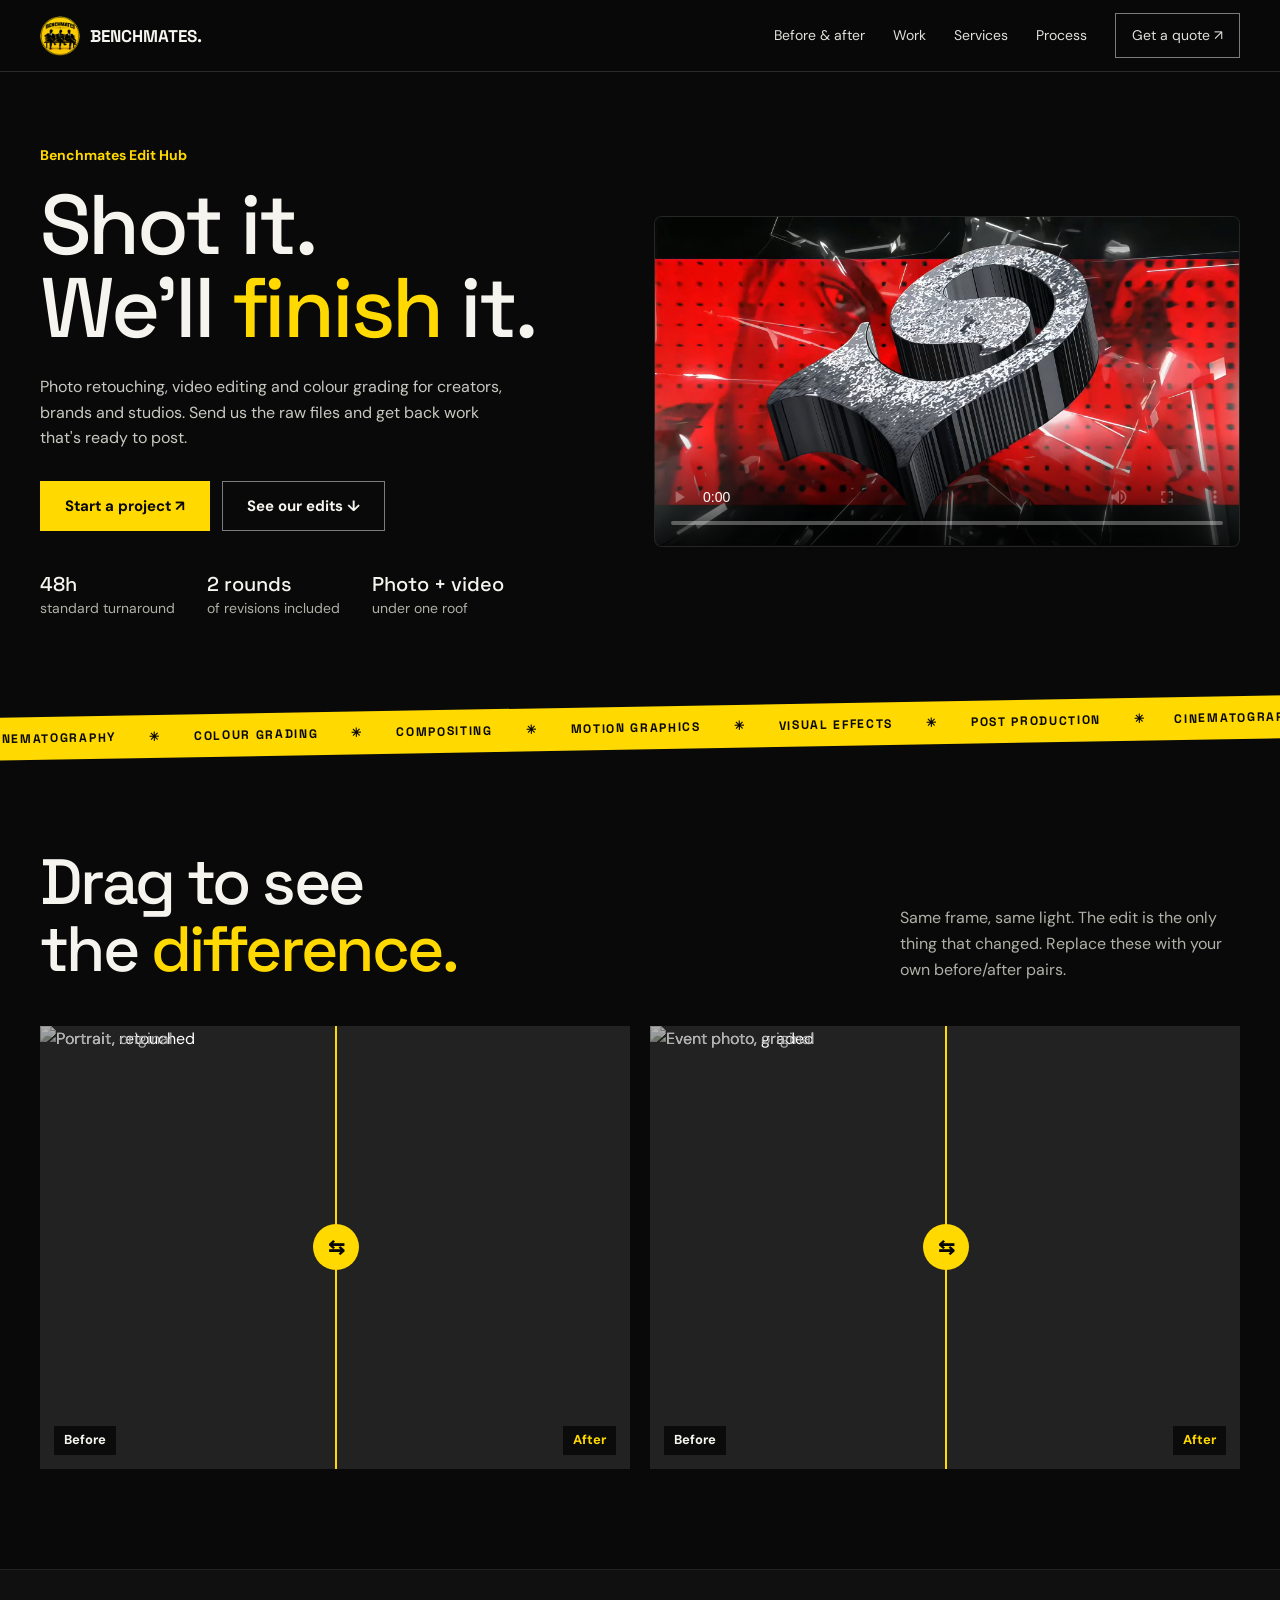
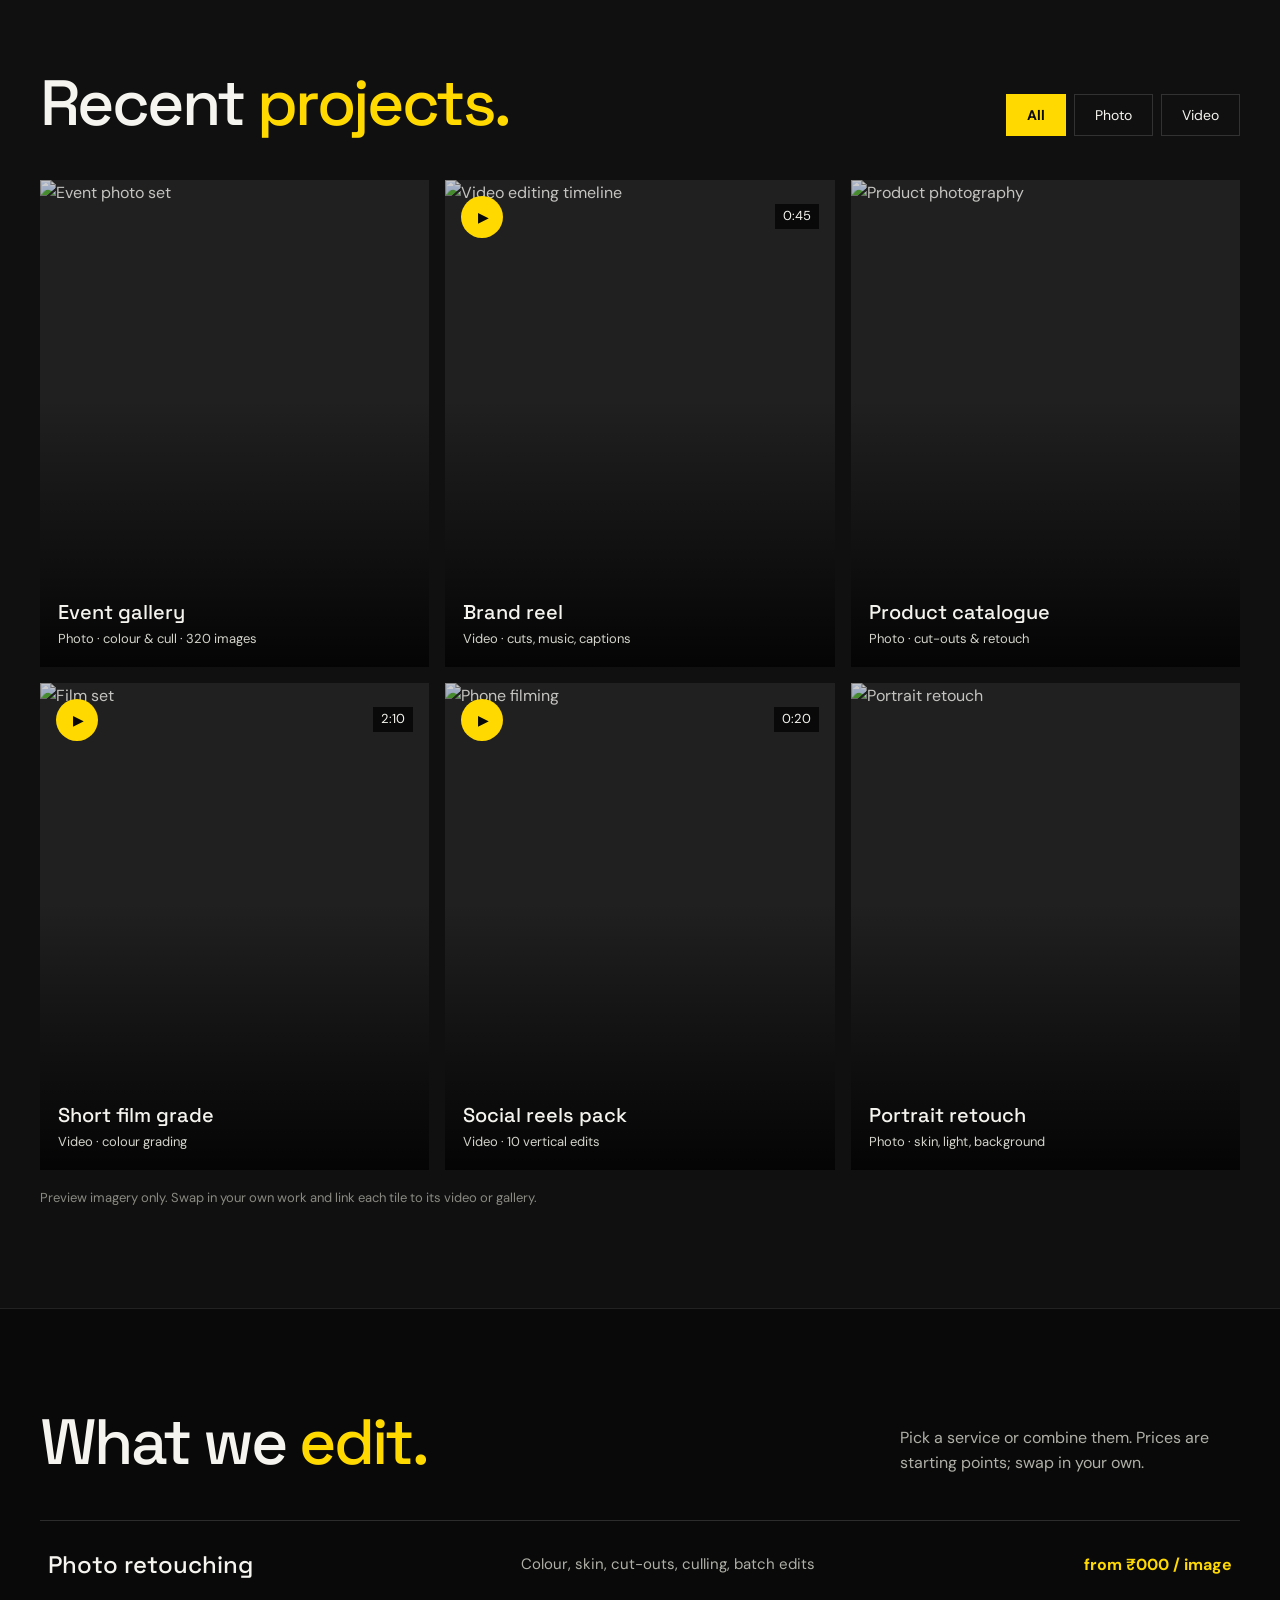
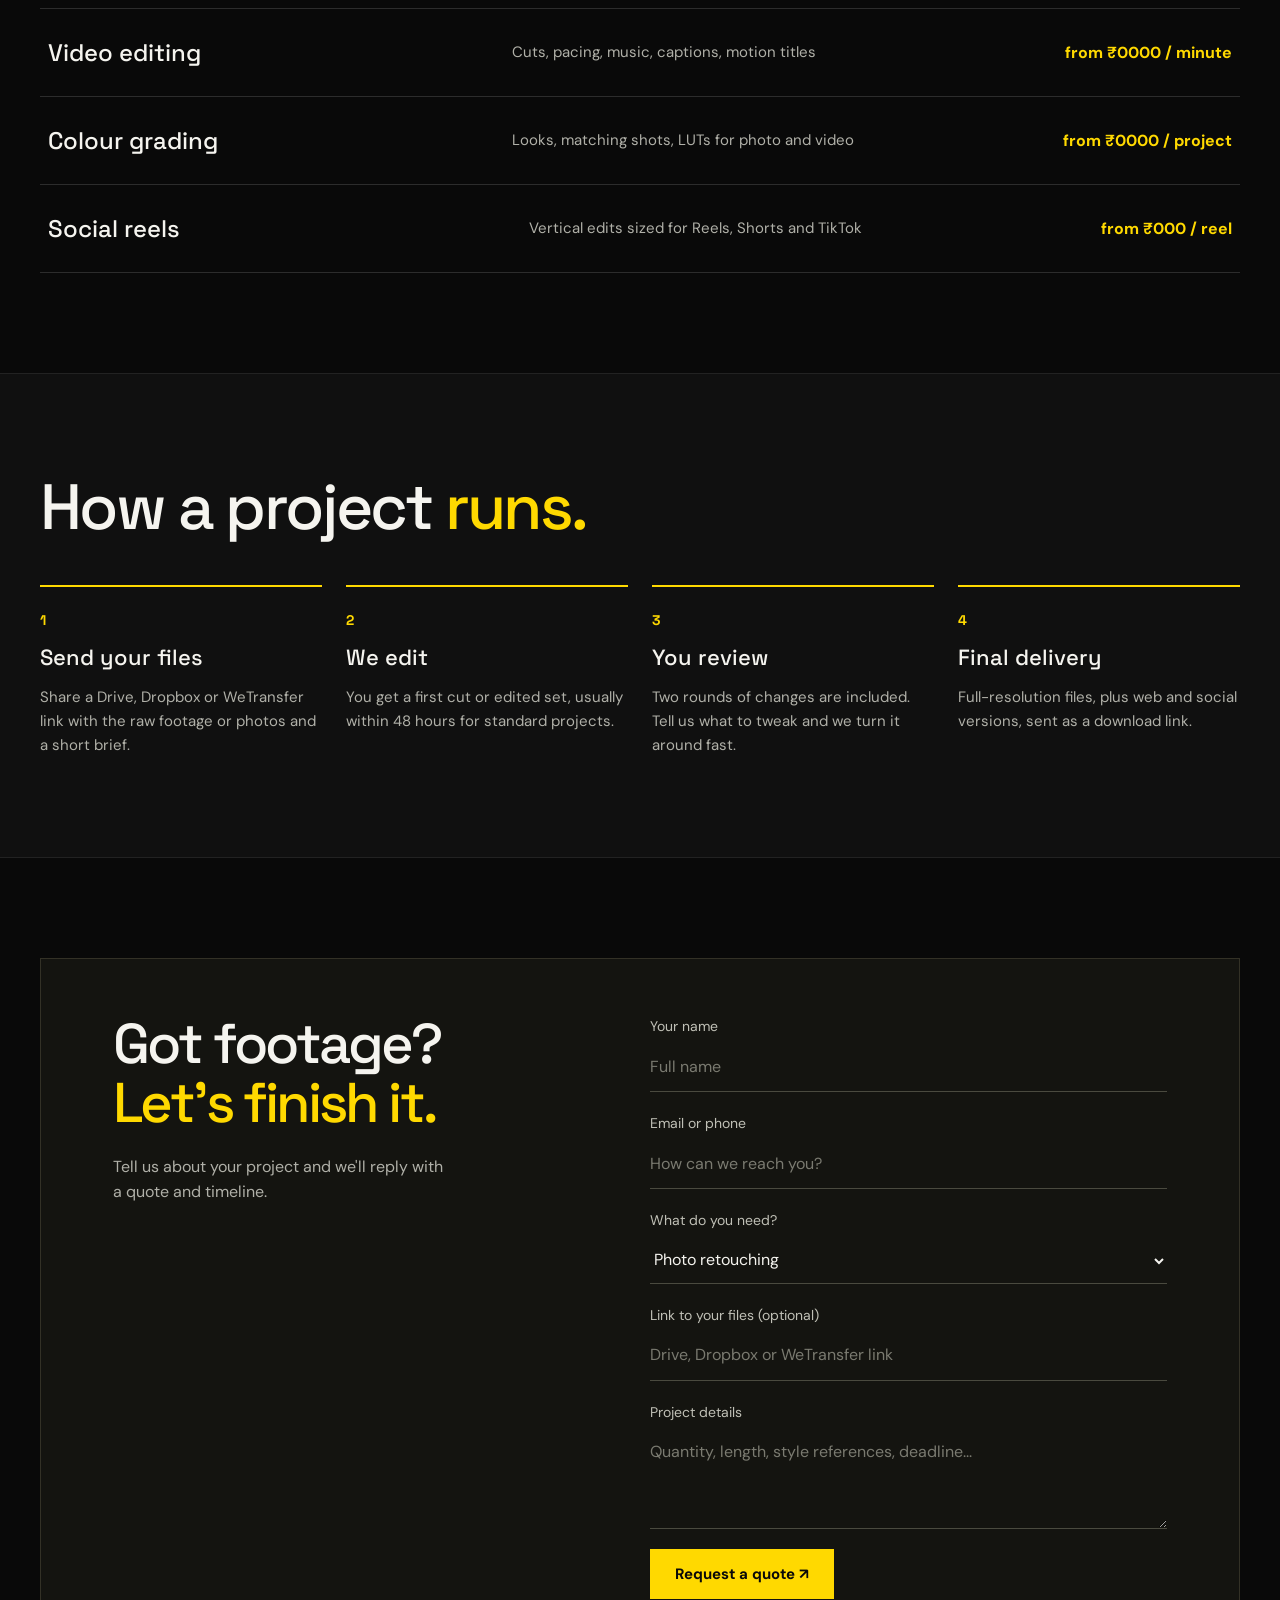
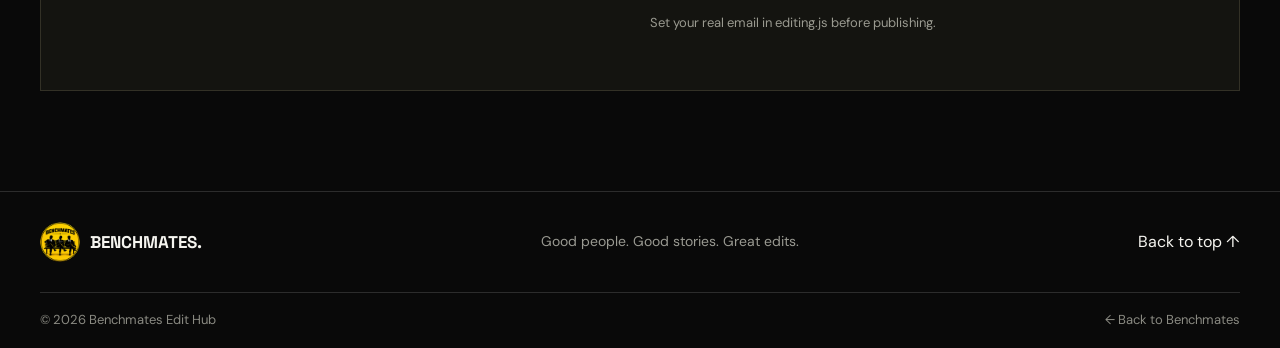
==== commit 1feffe06: "Add files via upload" ====
--- a/editing.html
+++ b/editing.html
@@ -24,13 +24,19 @@
     <div class="actions"><a class="btn solid" href="#book">Start a project ↗</a><a class="btn line" href="#work">See our edits ↓</a></div>
     <ul class="stats"><li><b>48h</b> standard turnaround</li><li><b>2 rounds</b> of revisions included</li><li><b>Photo + video</b> under one roof</li></ul>
   </div>
-  <div class="ba hero-ba" data-ba>
-    <img class="after" src="https://images.unsplash.com/photo-1506905925346-21bda4d32df4?auto=format&fit=crop&w=1400&q=85" alt="Mountain landscape, edited">
-    <img class="before" src="https://images.unsplash.com/photo-1506905925346-21bda4d32df4?auto=format&fit=crop&w=1400&q=85" alt="Mountain landscape, unedited">
-    <span class="lbl l-before">Before</span><span class="lbl l-after">After</span>
-    <input type="range" min="0" max="100" value="50" aria-label="Drag to compare before and after">
-    <div class="handle" aria-hidden="true"><span>⇆</span></div>
-  </div>
+  <div class="video-showcase">
+  <video
+    id="editedVideo"
+    class="showcase-video"
+    controls
+    playsinline
+    preload="metadata"
+    poster="thumbnail.jpeg"
+  >
+    <source src="Mahi_intro.mp4" type="video/mp4">
+    Your browser does not support HTML5 video.
+  </video>
+</div>
 </section>
 <section class="ticker" aria-label="Our disciplines"><div>CINEMATOGRAPHY <i>✳</i> COLOUR GRADING <i>✳</i> COMPOSITING <i>✳</i> MOTION GRAPHICS <i>✳</i> VISUAL EFFECTS <i>✳</i> POST PRODUCTION <i>✳</i>CINEMATOGRAPHY <i>✳</i> COLOUR GRADING <i>✳</i> COMPOSITING <i>✳</i> MOTION GRAPHICS <i>✳</i> VISUAL EFFECTS <i>✳</i> POST PRODUCTION <i>✳</i></div></section>
 <section class="section" id="before-after">
--- a/editing.css
+++ b/editing.css
@@ -38,6 +38,9 @@
 form{display:flex;flex-direction:column}label{font-size:14px;color:#c0c0b6;margin-bottom:6px}
 input,select,textarea{width:100%;background:transparent;color:var(--w);border:0;border-bottom:1px solid #4a4a3f;border-radius:0;padding:10px 0 12px;margin-bottom:20px;font-size:16px}input:focus,select:focus,textarea:focus{outline:0;border-color:var(--y)}input::placeholder,textarea::placeholder{color:#7a7a70}option{background:#111}textarea{resize:vertical}form .btn{align-self:flex-start}.status{font-size:13px;color:#9a9a90;margin:14px 0 0}
 footer{border-top:1px solid var(--line);padding:0 max(24px,calc((100vw - 1200px)/2))}.ft{min-height:100px;display:flex;align-items:center;justify-content:space-between;gap:20px}.ft p{margin:0;color:#9a9a92;font-size:14px}.fb{border-top:1px solid var(--line);min-height:56px;display:flex;align-items:center;justify-content:space-between;gap:16px;color:#8a8a82;font-size:13px}.ft a:hover,.fb a:hover{color:var(--y)}
+.video-showcase {width: 100%;position: relative;overflow: hidden;background: #080808;border: 1px solid rgba(255,255,255,.12);border-radius: 8px;}
+.showcase-video {display: block;width: 100%;aspect-ratio: 16 / 9;object-fit: contain;background: #080808;}
+.showcase-video::-webkit-media-controls-panel {background-image: linear-gradient(transparent,rgba(0,0,0,.8));}
 @media(max-width:900px){.hero{grid-template-columns:1fr;gap:40px;padding-top:48px}.section{padding:80px 24px}.grid{grid-template-columns:1fr 1fr}.steps{grid-template-columns:1fr 1fr}.panel{grid-template-columns:1fr;gap:36px}.svc{grid-template-columns:1fr auto}.svc small{grid-column:1;grid-row:2}.svc em{grid-row:1/3;grid-column:2}}
 @media(max-width:620px){.header{height:66px;padding-inline:18px}.menu{display:flex;flex-direction:column;gap:6px;background:none;border:1px solid #fff5;padding:11px;cursor:pointer}.menu b{width:18px;height:1px;background:var(--y);transition:transform .2s}.menu[aria-expanded=true] b:first-child{transform:translateY(3.5px) rotate(45deg)}.menu[aria-expanded=true] b:last-child{transform:translateY(-3.5px) rotate(-45deg)}
 nav{position:absolute;top:65px;left:0;right:0;background:#090909;display:none;flex-direction:column;align-items:stretch;gap:0;padding:12px 20px 22px;border-bottom:1px solid var(--line)}nav.open{display:flex}nav>a{padding:14px 0;border-bottom:1px solid #ffffff12}nav .cta{text-align:center;margin-top:12px}
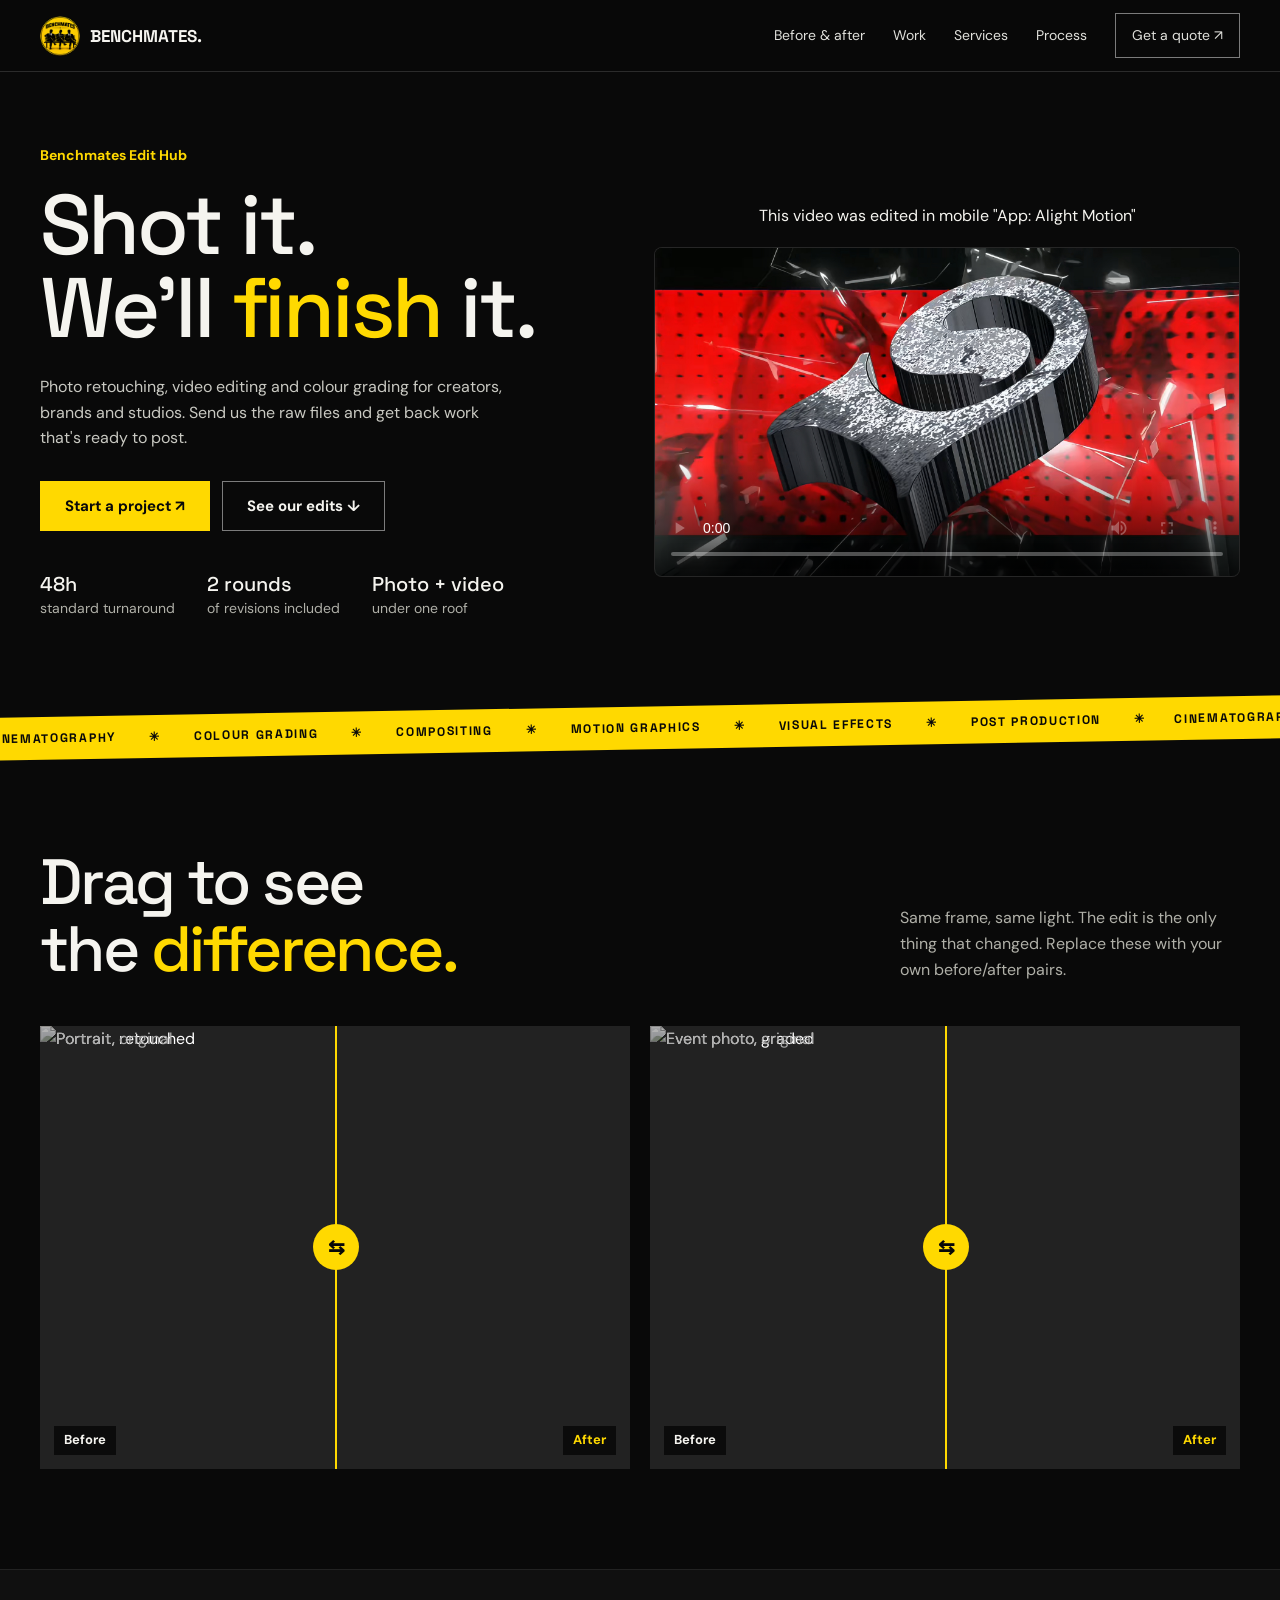
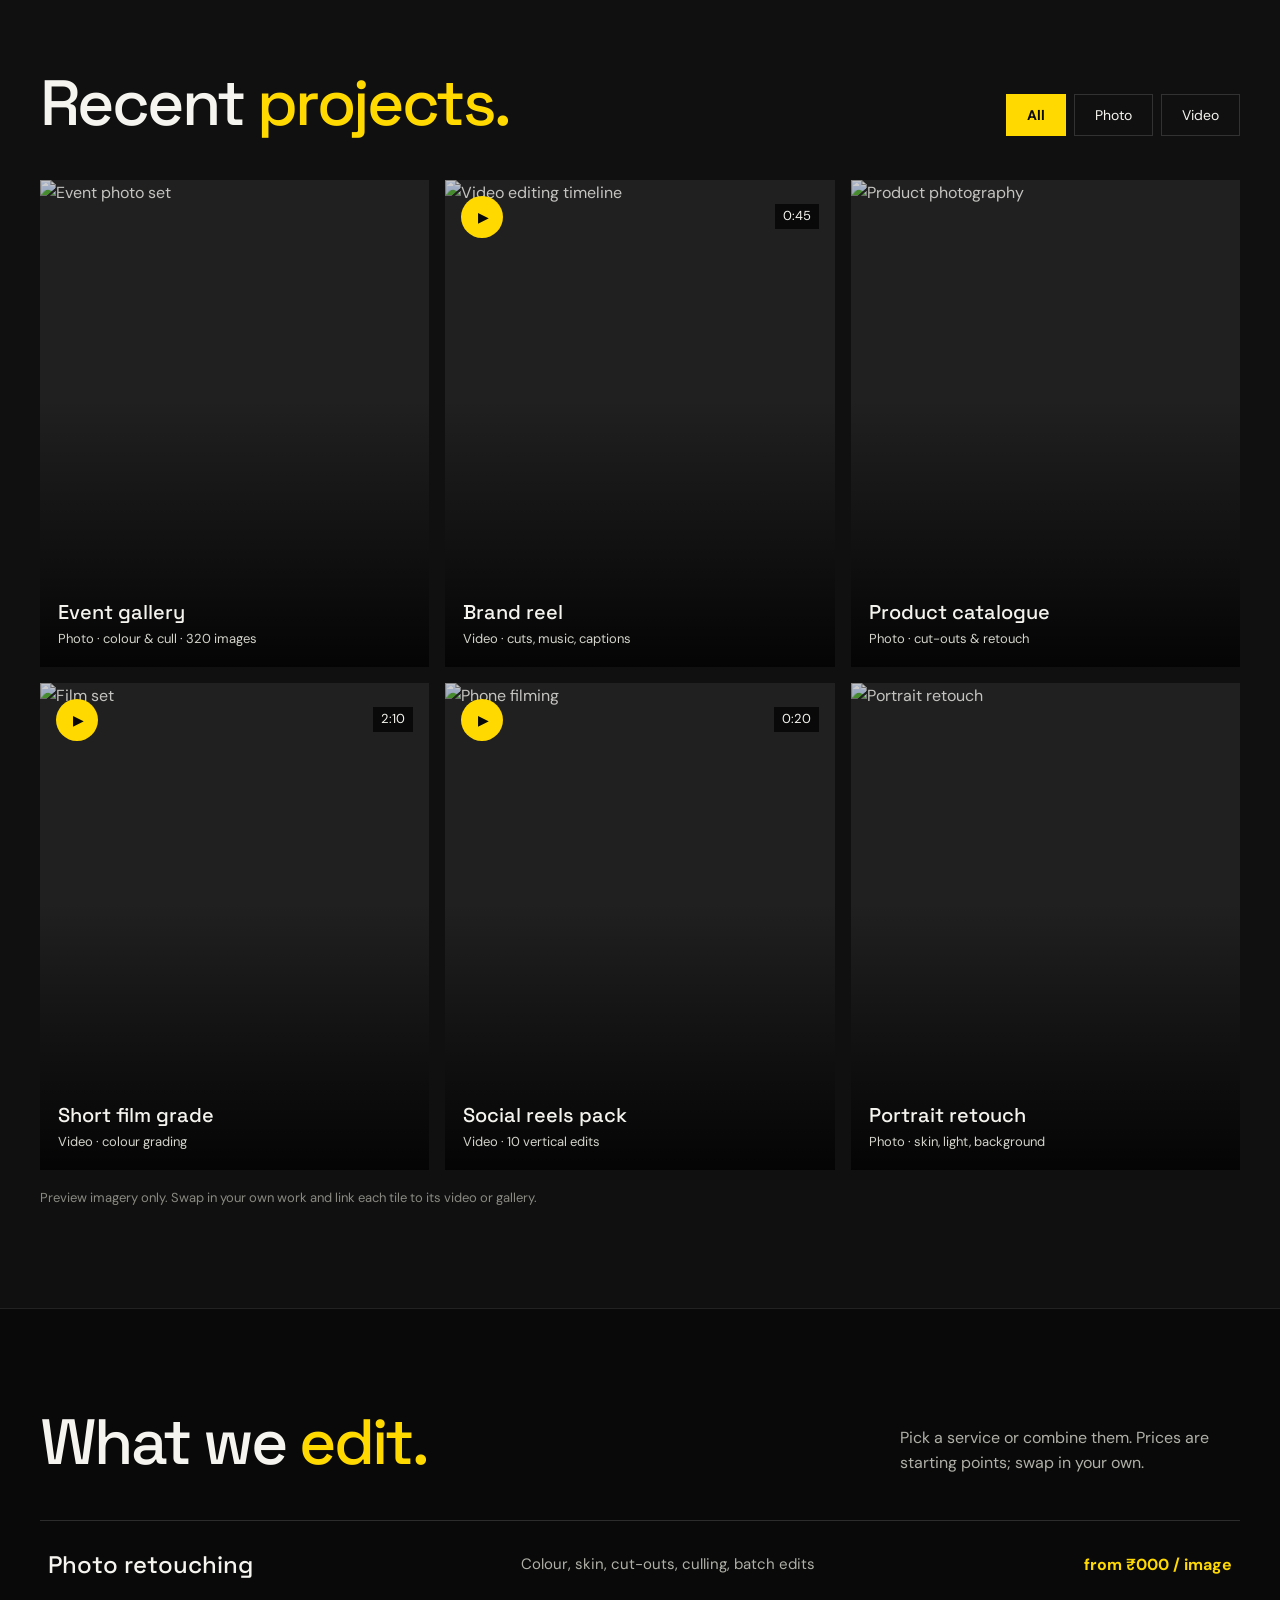
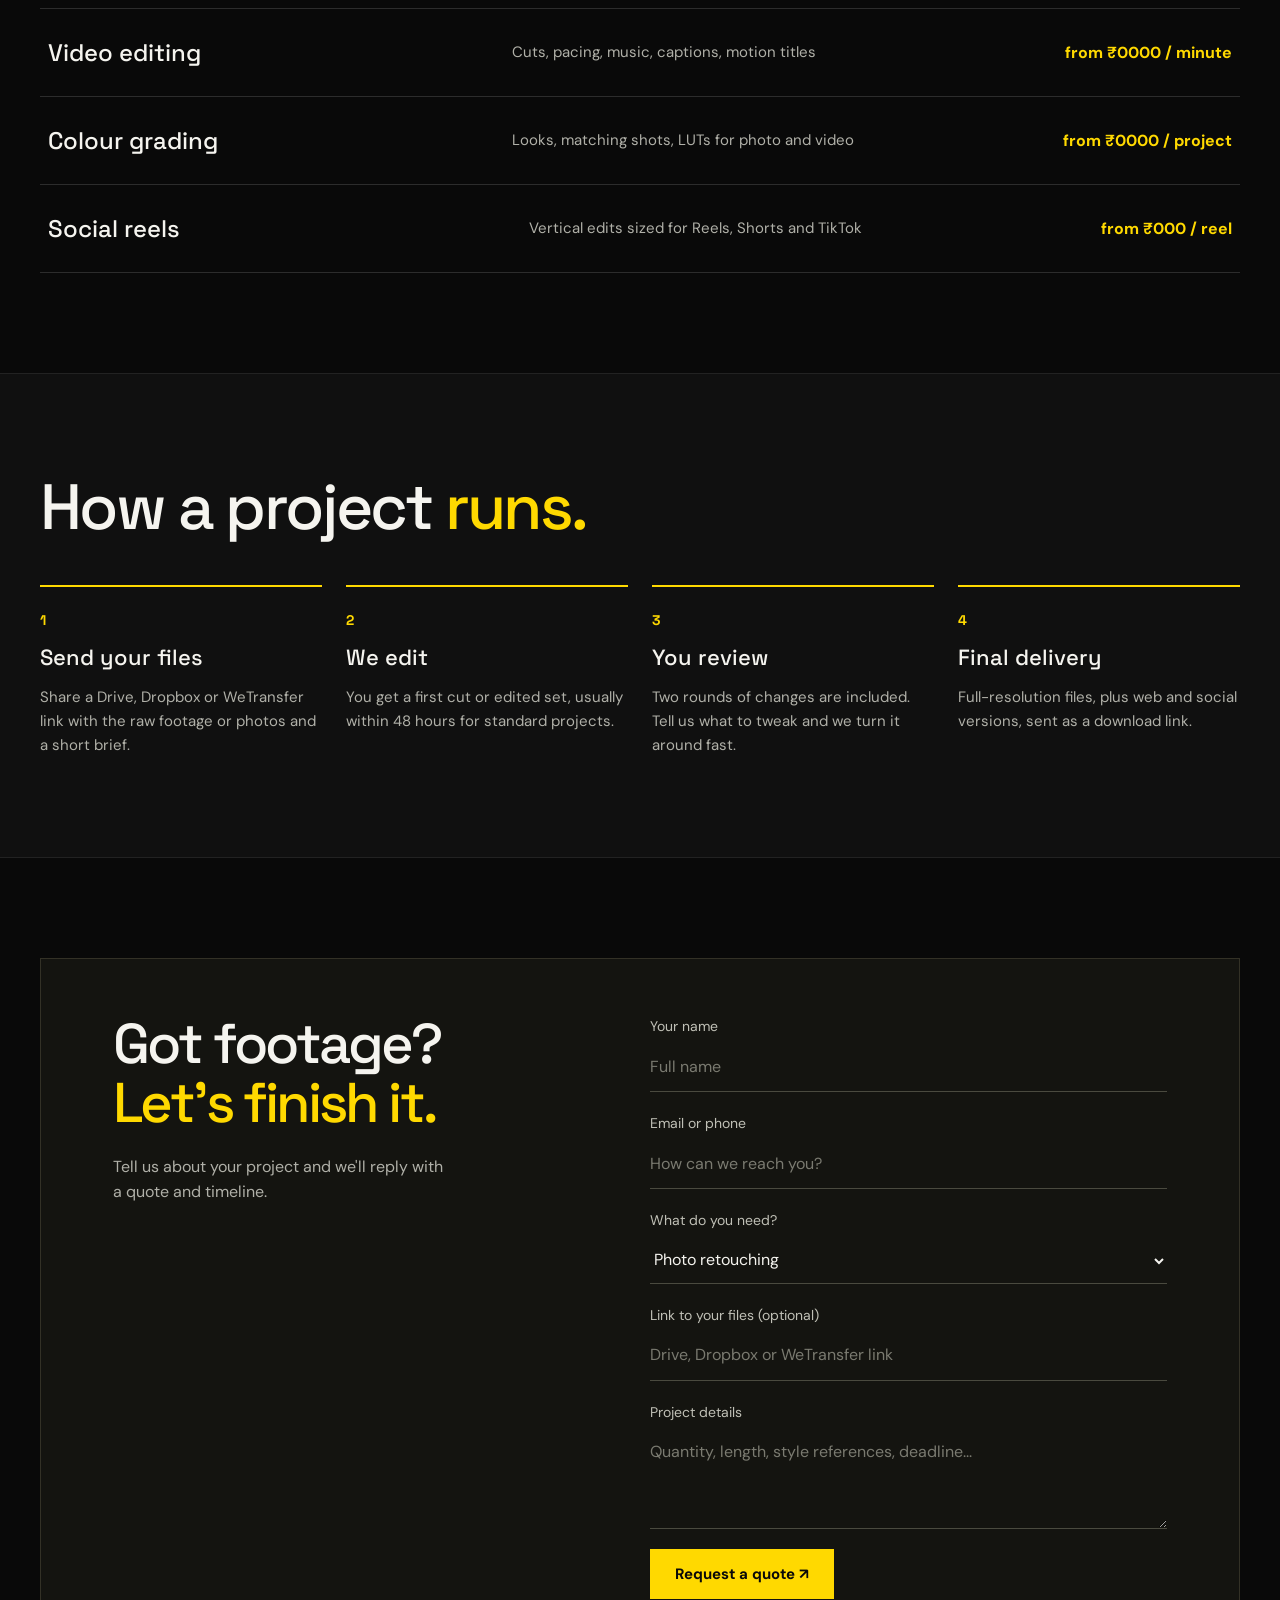
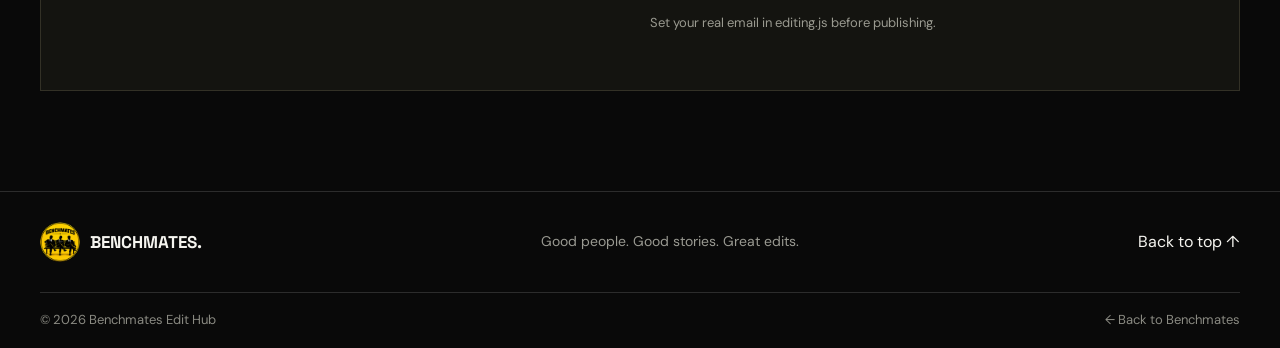
==== commit aed91827: "Add files via upload" ====
--- a/editing.html
+++ b/editing.html
@@ -24,6 +24,8 @@
     <div class="actions"><a class="btn solid" href="#book">Start a project ↗</a><a class="btn line" href="#work">See our edits ↓</a></div>
     <ul class="stats"><li><b>48h</b> standard turnaround</li><li><b>2 rounds</b> of revisions included</li><li><b>Photo + video</b> under one roof</li></ul>
   </div>
+  <div class="video-description">
+  <p>This video was edited in mobile "App: Alight Motion" </p>
   <div class="video-showcase">
   <video
     id="editedVideo"
@@ -36,7 +38,7 @@
     <source src="Mahi_intro.mp4" type="video/mp4">
     Your browser does not support HTML5 video.
   </video>
-</div>
+</div></div>
 </section>
 <section class="ticker" aria-label="Our disciplines"><div>CINEMATOGRAPHY <i>✳</i> COLOUR GRADING <i>✳</i> COMPOSITING <i>✳</i> MOTION GRAPHICS <i>✳</i> VISUAL EFFECTS <i>✳</i> POST PRODUCTION <i>✳</i>CINEMATOGRAPHY <i>✳</i> COLOUR GRADING <i>✳</i> COMPOSITING <i>✳</i> MOTION GRAPHICS <i>✳</i> VISUAL EFFECTS <i>✳</i> POST PRODUCTION <i>✳</i></div></section>
 <section class="section" id="before-after">
--- a/editing.css
+++ b/editing.css
@@ -41,6 +41,7 @@
 .video-showcase {width: 100%;position: relative;overflow: hidden;background: #080808;border: 1px solid rgba(255,255,255,.12);border-radius: 8px;}
 .showcase-video {display: block;width: 100%;aspect-ratio: 16 / 9;object-fit: contain;background: #080808;}
 .showcase-video::-webkit-media-controls-panel {background-image: linear-gradient(transparent,rgba(0,0,0,.8));}
+.video-description {max-width: 650px;margin: 0 auto;text-align: center;line-height: 1.8;}
 @media(max-width:900px){.hero{grid-template-columns:1fr;gap:40px;padding-top:48px}.section{padding:80px 24px}.grid{grid-template-columns:1fr 1fr}.steps{grid-template-columns:1fr 1fr}.panel{grid-template-columns:1fr;gap:36px}.svc{grid-template-columns:1fr auto}.svc small{grid-column:1;grid-row:2}.svc em{grid-row:1/3;grid-column:2}}
 @media(max-width:620px){.header{height:66px;padding-inline:18px}.menu{display:flex;flex-direction:column;gap:6px;background:none;border:1px solid #fff5;padding:11px;cursor:pointer}.menu b{width:18px;height:1px;background:var(--y);transition:transform .2s}.menu[aria-expanded=true] b:first-child{transform:translateY(3.5px) rotate(45deg)}.menu[aria-expanded=true] b:last-child{transform:translateY(-3.5px) rotate(-45deg)}
 nav{position:absolute;top:65px;left:0;right:0;background:#090909;display:none;flex-direction:column;align-items:stretch;gap:0;padding:12px 20px 22px;border-bottom:1px solid var(--line)}nav.open{display:flex}nav>a{padding:14px 0;border-bottom:1px solid #ffffff12}nav .cta{text-align:center;margin-top:12px}
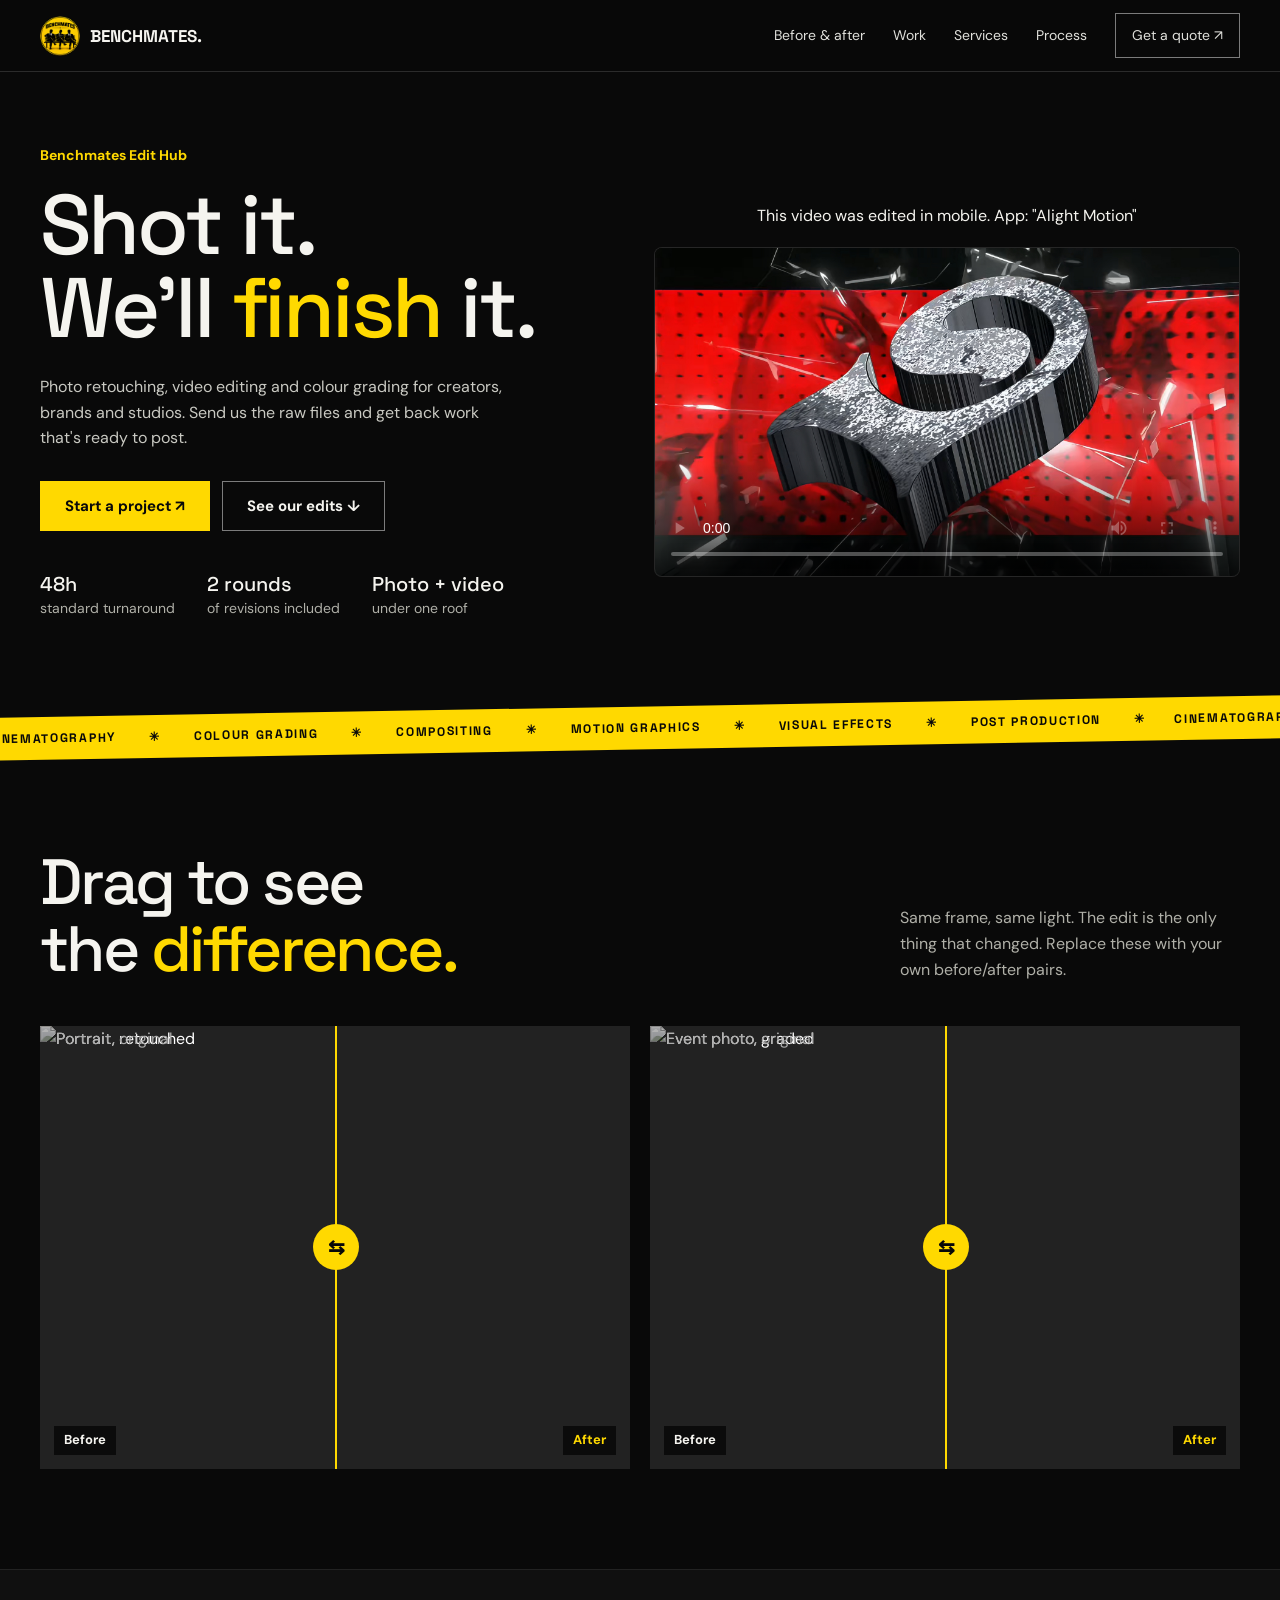
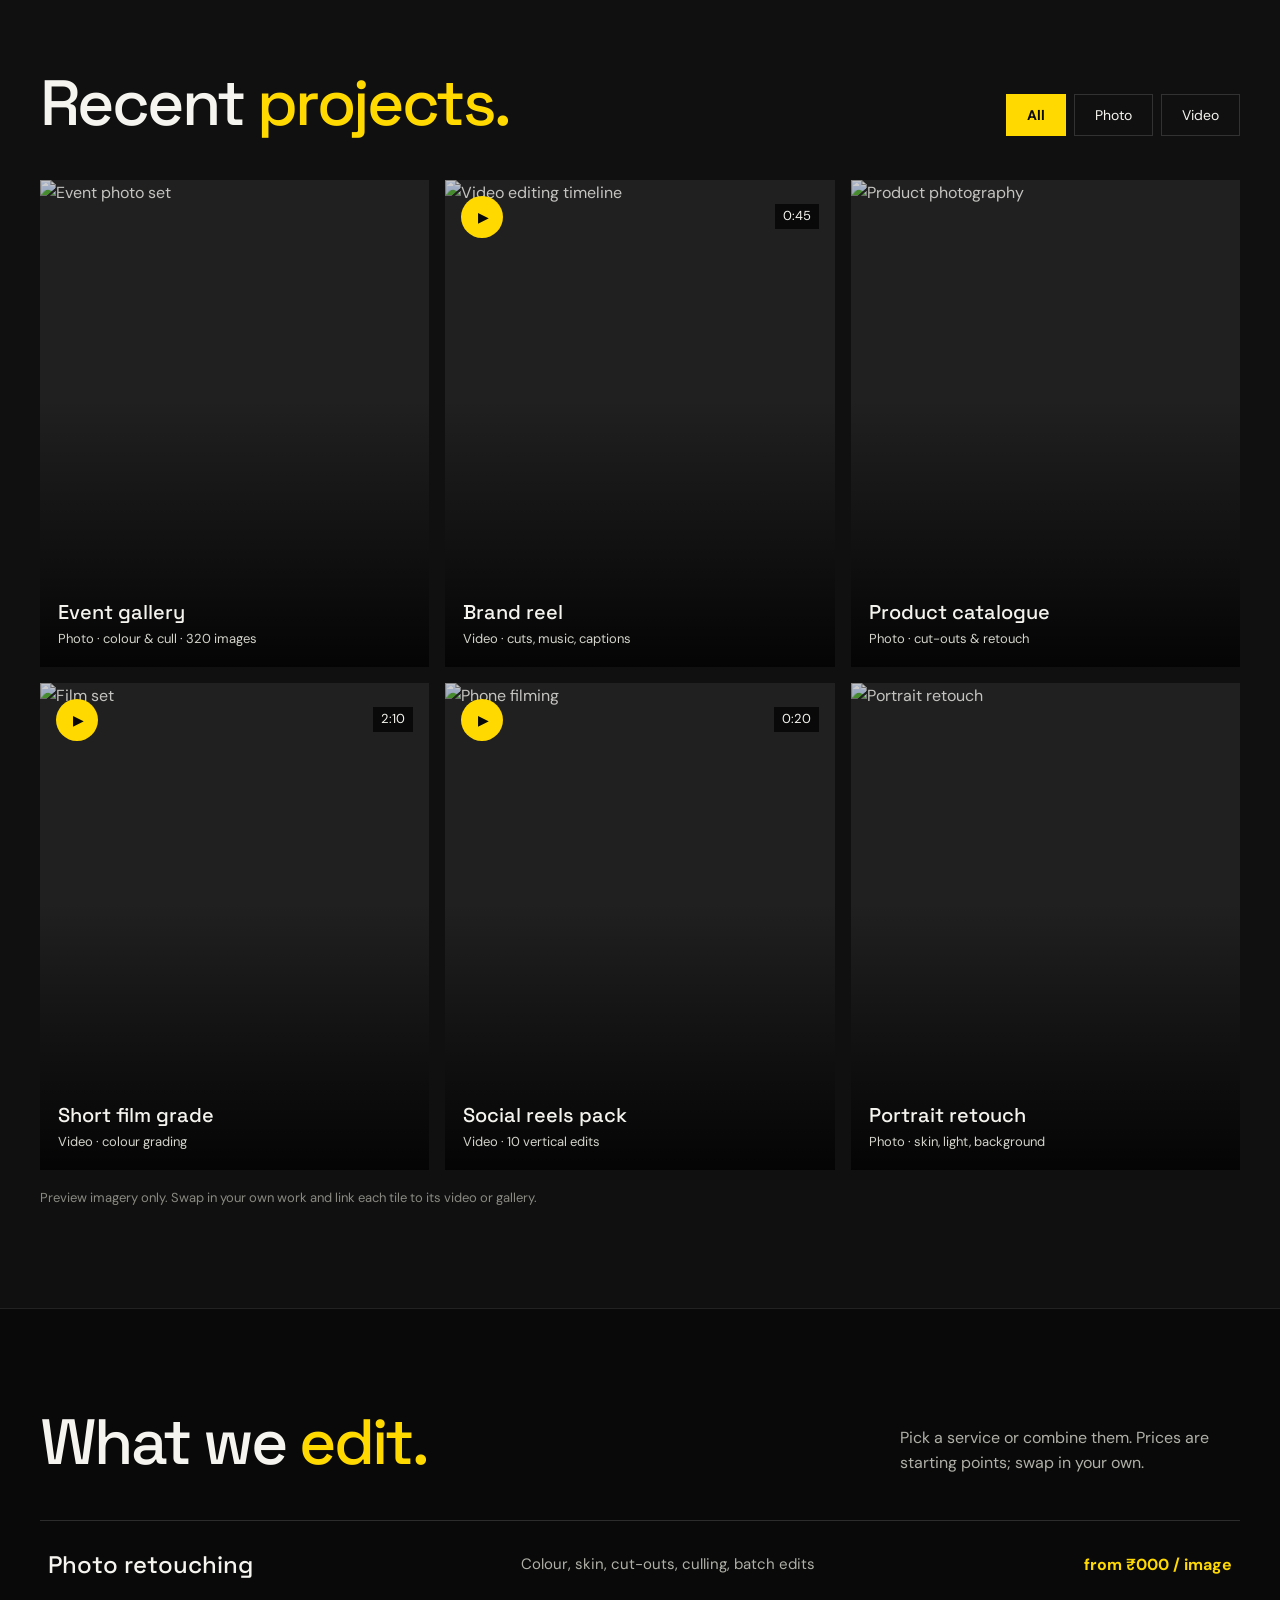
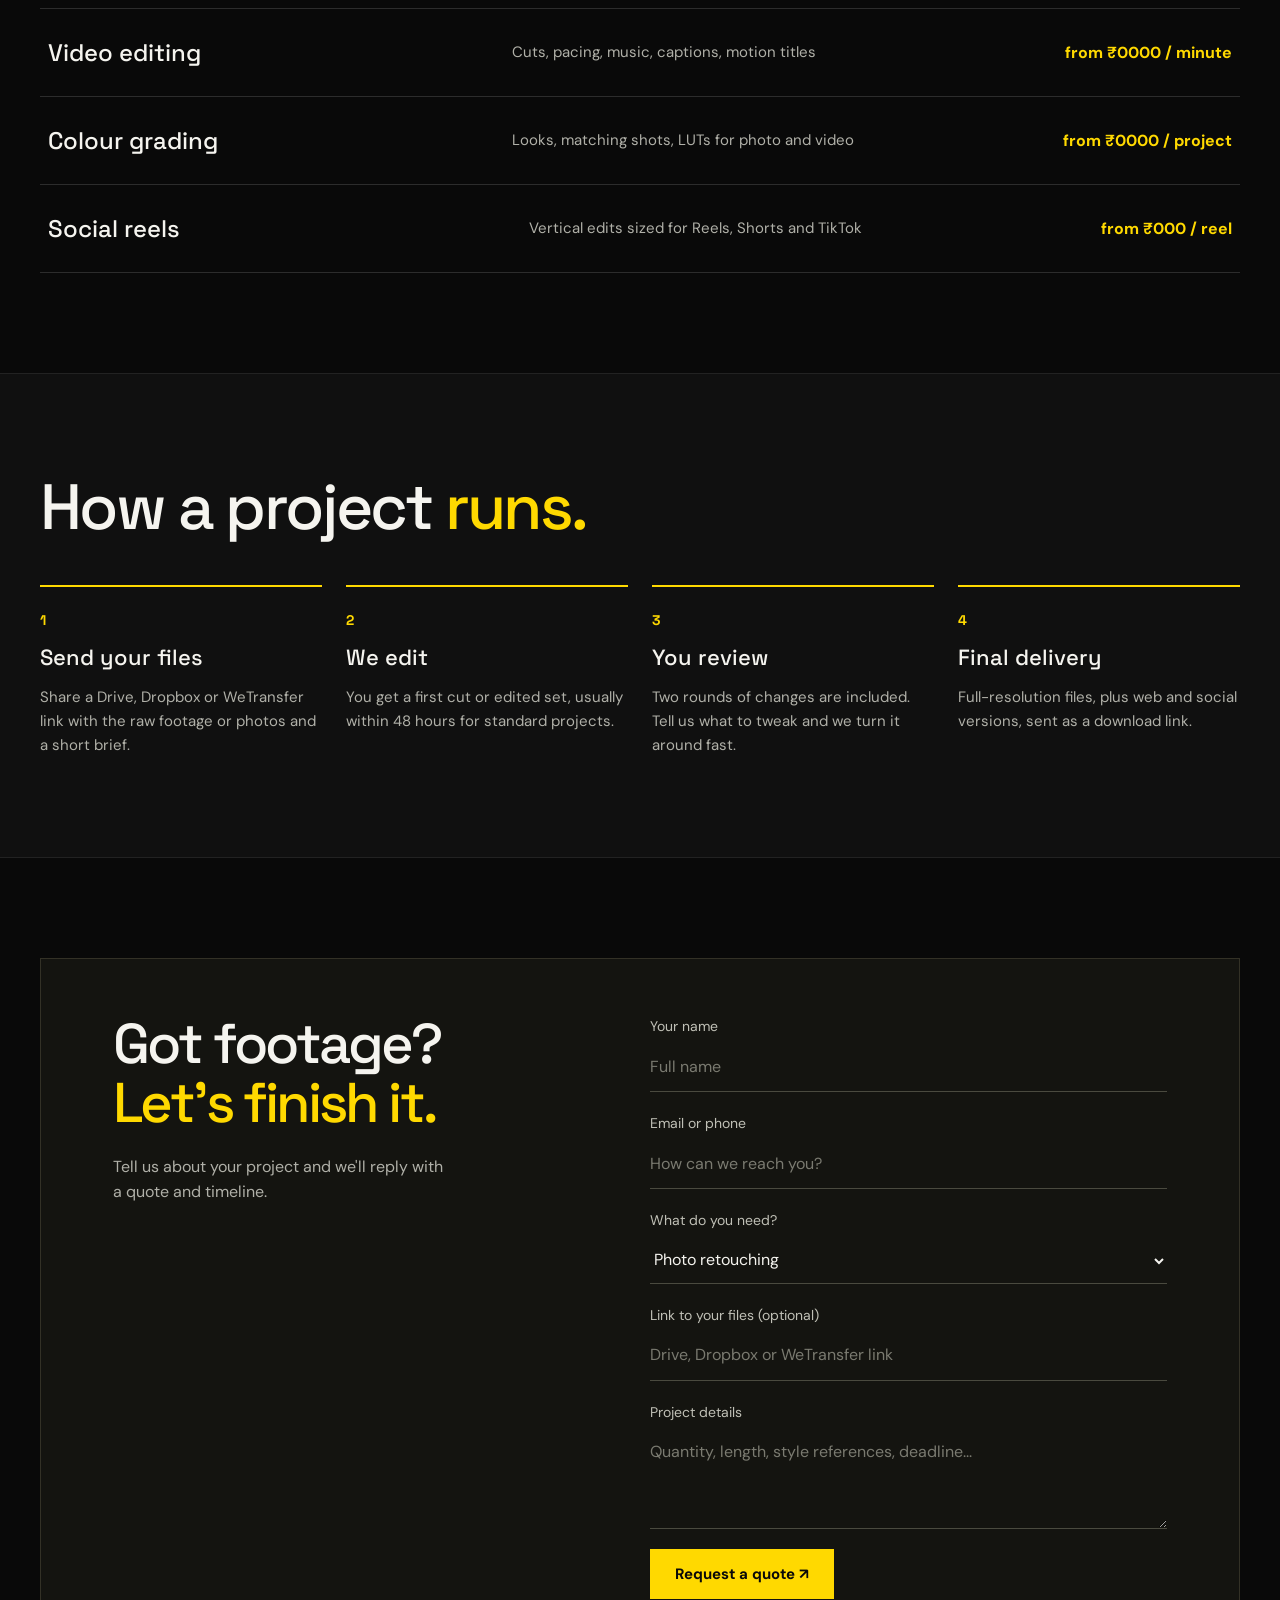
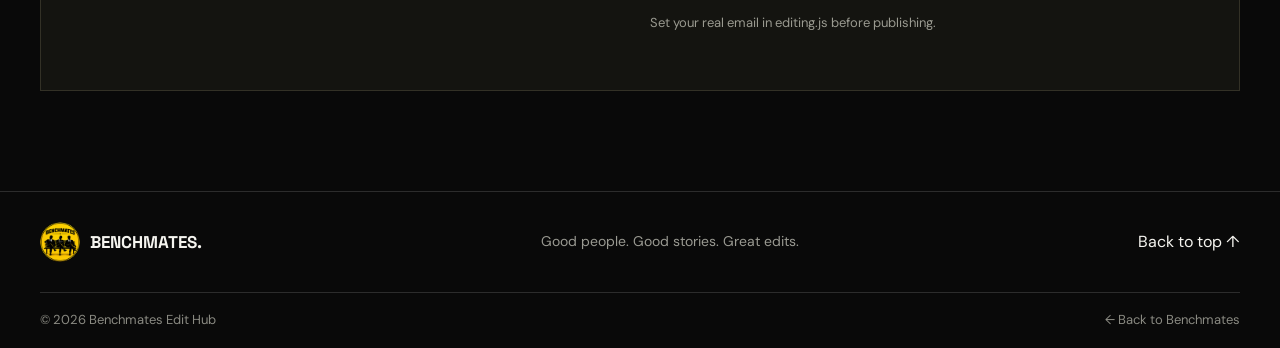
==== commit cf4d4ced: "Update editing.html" ====
--- a/editing.html
+++ b/editing.html
@@ -25,7 +25,8 @@
     <ul class="stats"><li><b>48h</b> standard turnaround</li><li><b>2 rounds</b> of revisions included</li><li><b>Photo + video</b> under one roof</li></ul>
   </div>
   <div class="video-description">
-  <p>This video was edited in mobile "App: Alight Motion" </p>
+  <p>This video was edited in mobile.
+    App: "Alight Motion" </p>
   <div class="video-showcase">
   <video
     id="editedVideo"
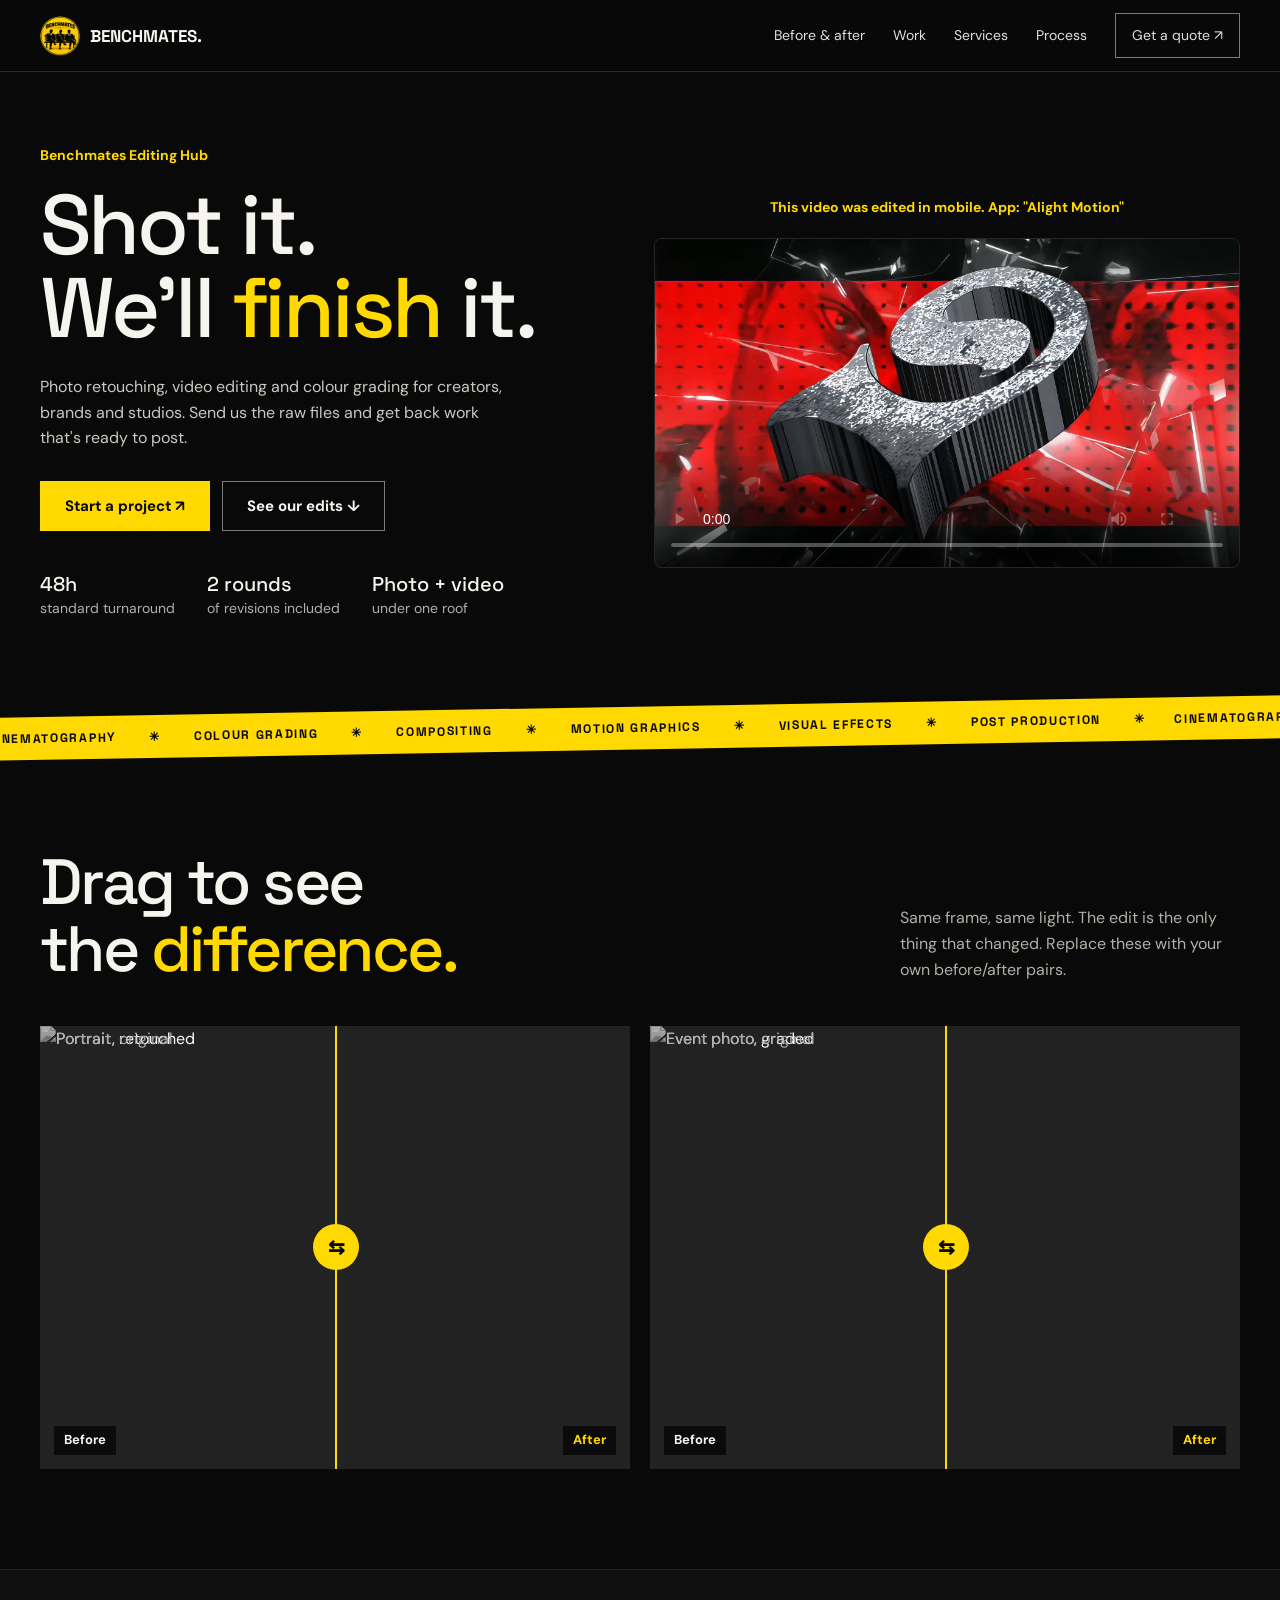
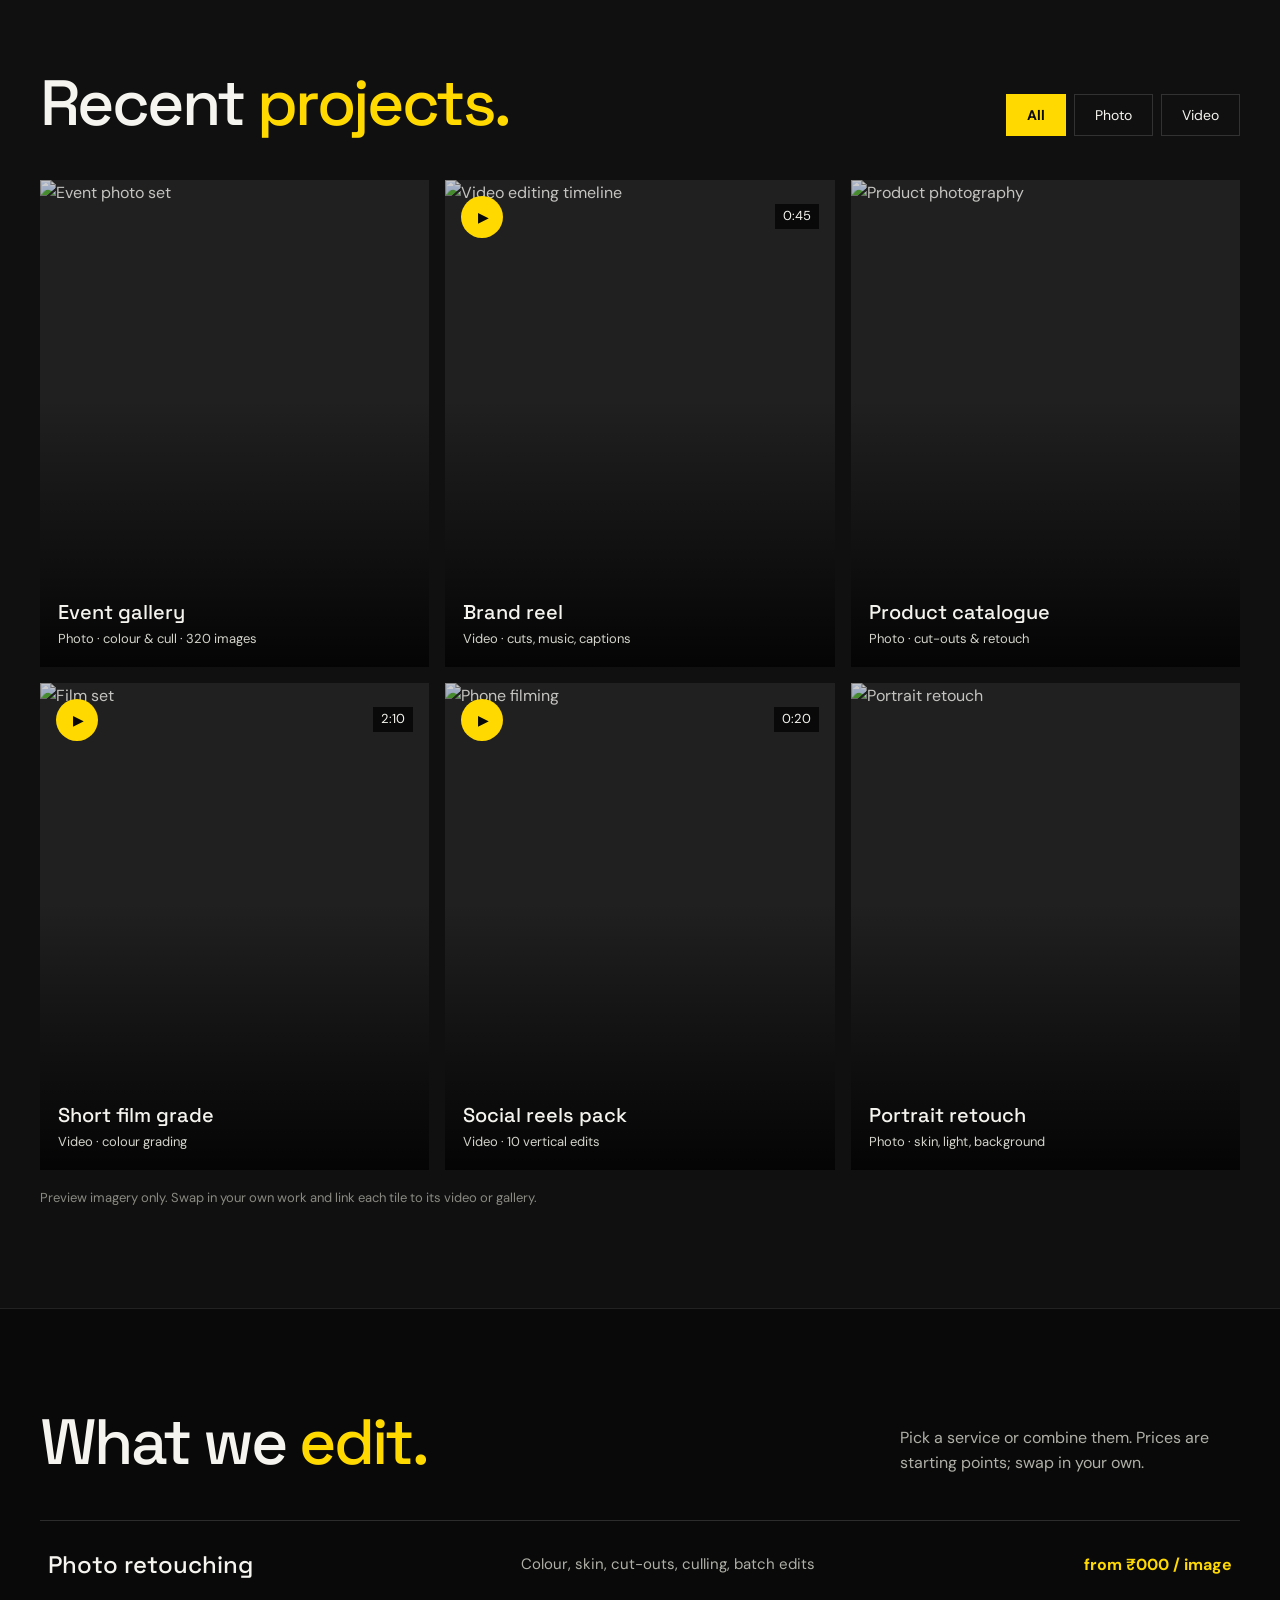
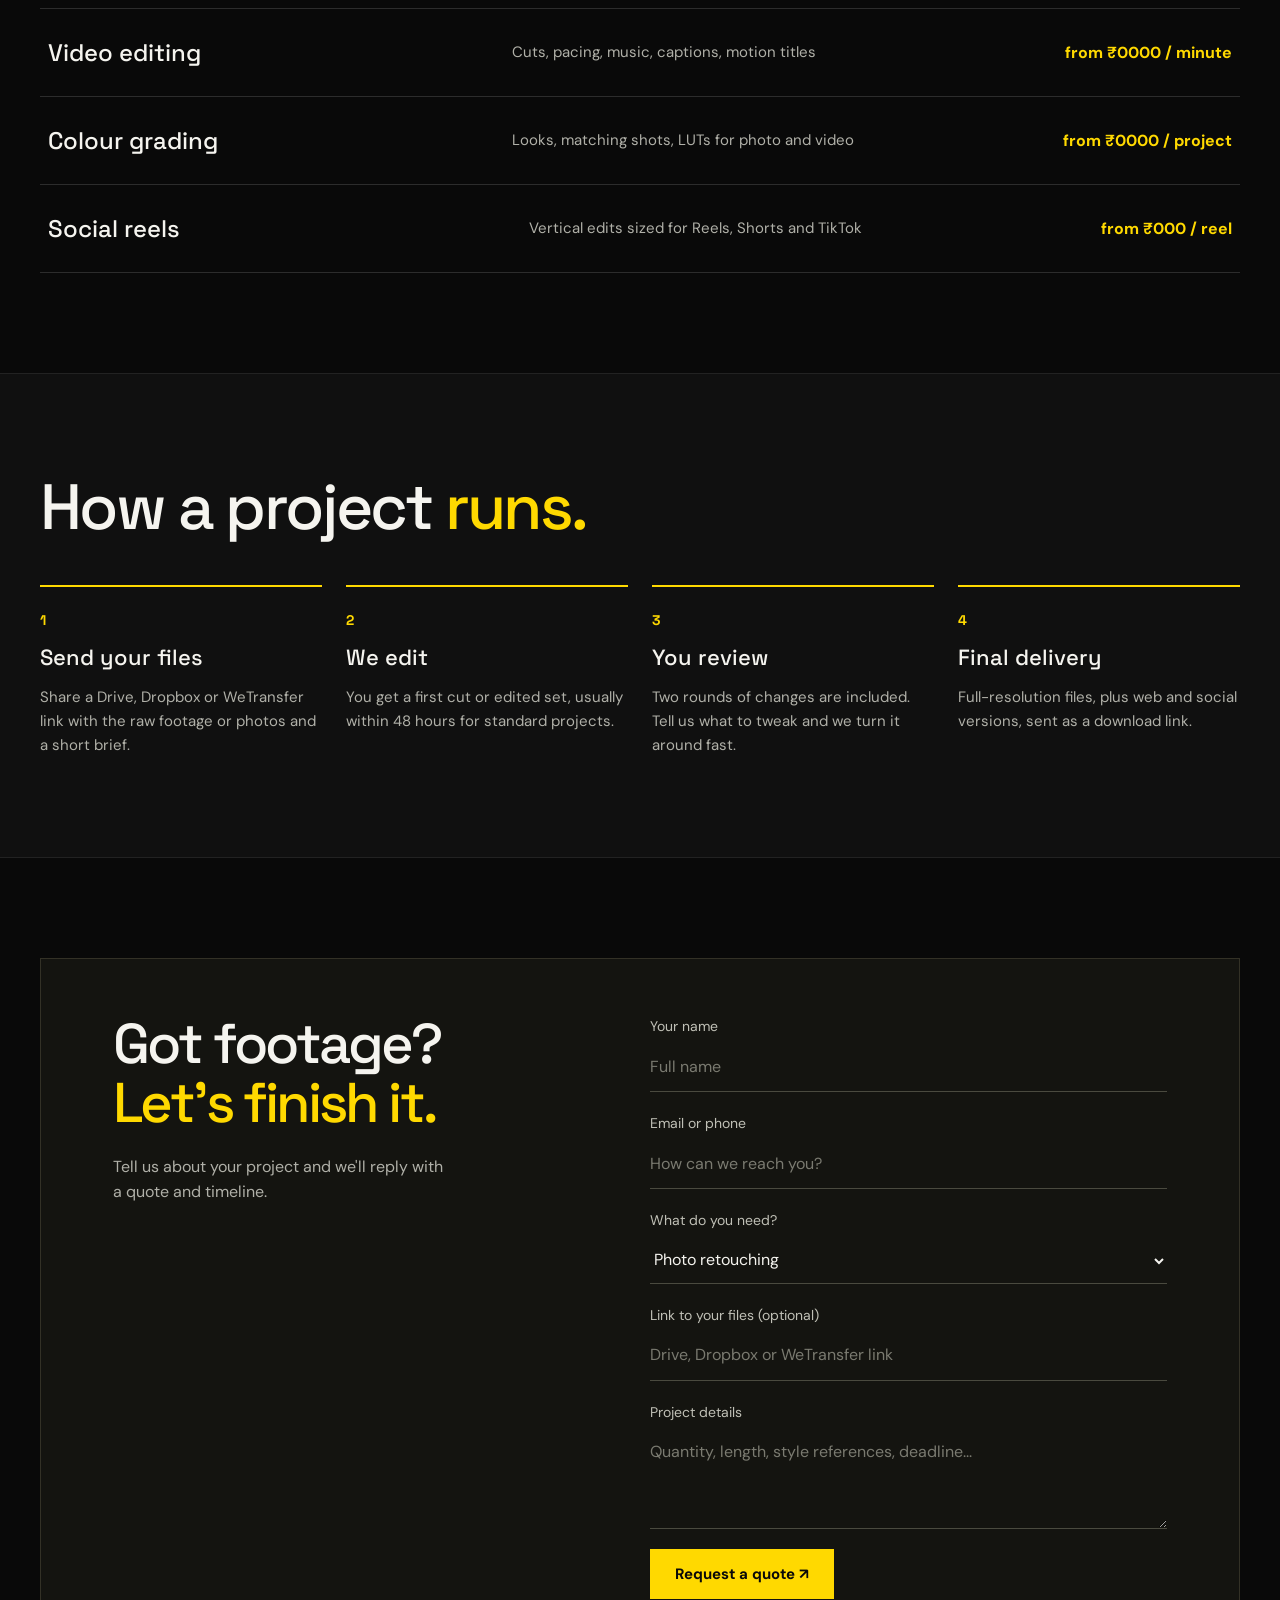
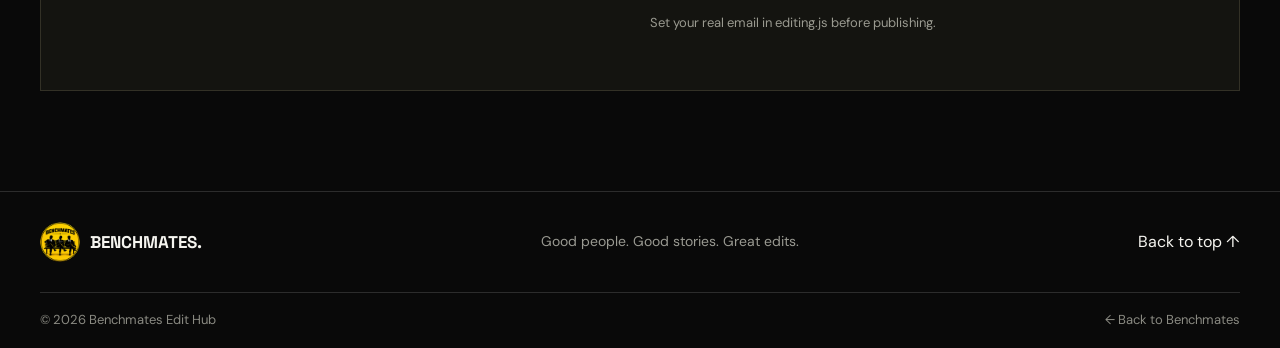
==== commit 14c311df: "Add files via upload" ====
--- a/editing.html
+++ b/editing.html
@@ -18,14 +18,14 @@
 <main>
 <section class="hero" id="top">
   <div class="hero-copy">
-    <p class="tag">Benchmates Edit Hub</p>
+    <p class="tag">Benchmates Editing Hub</p>
     <h1>Shot it.<br>We'll <em>finish</em> it.</h1>
     <p class="lead">Photo retouching, video editing and colour grading for creators, brands and studios. Send us the raw files and get back work that's ready to post.</p>
     <div class="actions"><a class="btn solid" href="#book">Start a project ↗</a><a class="btn line" href="#work">See our edits ↓</a></div>
     <ul class="stats"><li><b>48h</b> standard turnaround</li><li><b>2 rounds</b> of revisions included</li><li><b>Photo + video</b> under one roof</li></ul>
   </div>
   <div class="video-description">
-  <p>This video was edited in mobile.
+  <p class="tag">This video was edited in mobile.
     App: "Alight Motion" </p>
   <div class="video-showcase">
   <video
--- a/editing.css
+++ b/editing.css
@@ -46,4 +46,4 @@
 @media(max-width:620px){.header{height:66px;padding-inline:18px}.menu{display:flex;flex-direction:column;gap:6px;background:none;border:1px solid #fff5;padding:11px;cursor:pointer}.menu b{width:18px;height:1px;background:var(--y);transition:transform .2s}.menu[aria-expanded=true] b:first-child{transform:translateY(3.5px) rotate(45deg)}.menu[aria-expanded=true] b:last-child{transform:translateY(-3.5px) rotate(-45deg)}
 nav{position:absolute;top:65px;left:0;right:0;background:#090909;display:none;flex-direction:column;align-items:stretch;gap:0;padding:12px 20px 22px;border-bottom:1px solid var(--line)}nav.open{display:flex}nav>a{padding:14px 0;border-bottom:1px solid #ffffff12}nav .cta{text-align:center;margin-top:12px}
 .hero{padding:36px 18px 64px}h1{letter-spacing:-2px}.section{padding:64px 18px}.head{display:block;margin-bottom:28px}.head .muted,.filters{margin-top:18px}h2{letter-spacing:-1.8px}.ba-row,.grid,.steps{grid-template-columns:1fr}.tile{aspect-ratio:4/3.4}.panel{padding:30px 20px}footer{padding-inline:18px}.ft{flex-wrap:wrap;padding:22px 0}.ft p{order:3;width:100%}.fb{flex-direction:column;align-items:flex-start;padding:16px 0}}
-@media(prefers-reduced-motion:reduce){*{transition:none!important;scroll-behavior:auto!important}}
+
